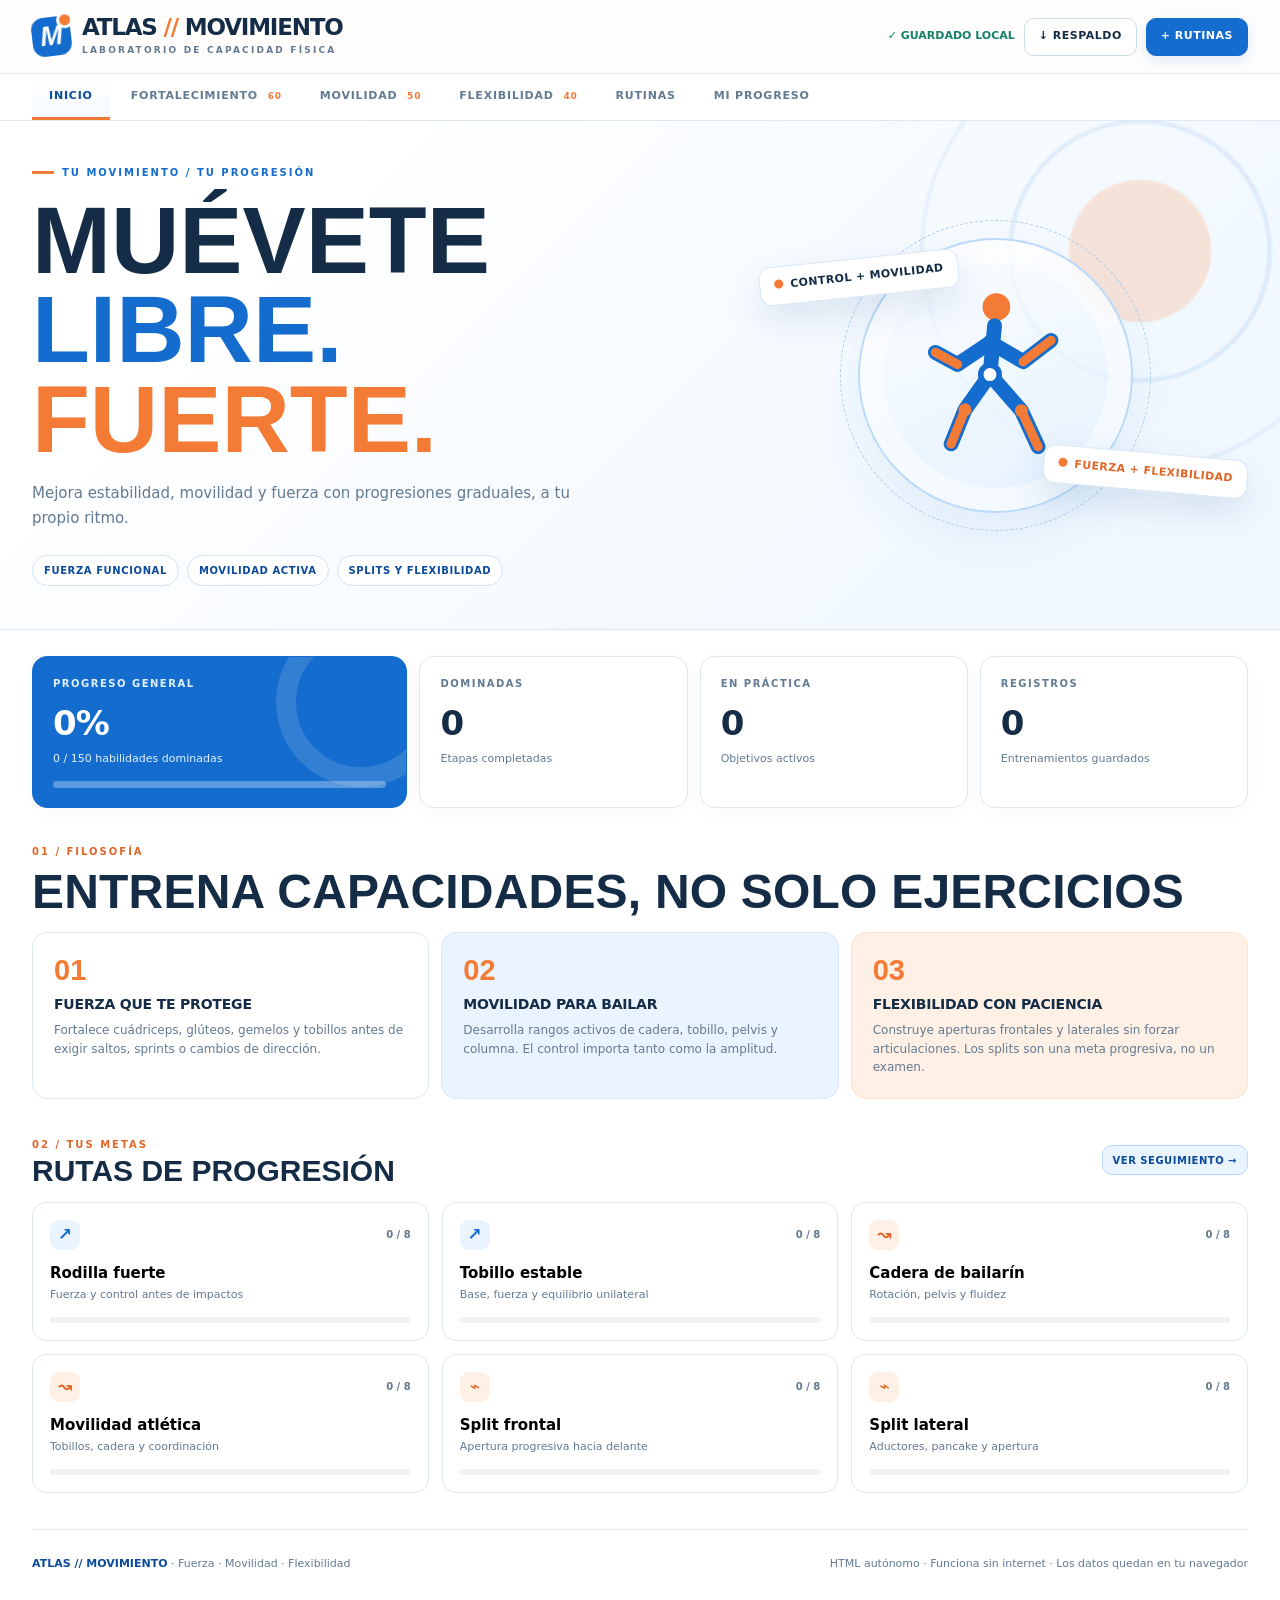
==== ecosistema-personal/apps/atlas-fisioterapia/index.html @ e9ea59ef "Publish personal apps portal v1" ====
<!DOCTYPE html>
<html lang="es">
<head>
<meta charset="UTF-8">
<meta name="viewport" content="width=device-width,initial-scale=1,viewport-fit=cover">
<meta name="theme-color" content="#ffffff">
<meta name="description" content="Laboratorio personal para fortalecer piernas, mejorar movilidad, desarrollar flexibilidad y organizar rutinas.">
<title>ATLAS // Laboratorio de movimiento</title>
<style>
:root{--ink:#142c45;--ink2:#1d3d5c;--muted:#627a92;--blue:#146cce;--blue2:#0a4a9a;--orange:#f47b35;--orange2:#df6626;--paper:#fff;--fog:#f5f8fc;--line:#dde8f2;--line2:#cbdce9;--bluewash:#eaf4ff;--orangewash:#fff0e5;--green:#14816b;--font:system-ui,-apple-system,'Segoe UI',Arial,sans-serif;--head:Impact,'Arial Narrow','Arial Black',sans-serif;}
*{box-sizing:border-box}html{scroll-behavior:smooth}body{margin:0;min-width:320px;color:var(--ink);background:var(--paper);font:14px/1.5 var(--font)}button,input,select,textarea{font:inherit}button{cursor:pointer}button:disabled{opacity:.4;cursor:not-allowed}a{color:var(--blue)}:focus-visible{outline:3px solid var(--orange);outline-offset:3px}::selection{background:#ffd6b8}button{border:0} .hidden,[hidden]{display:none!important} .wrap{width:min(1280px,calc(100% - 64px));margin:0 auto}
.top{height:74px;position:sticky;top:0;z-index:30;background:#fffefdf2;backdrop-filter:blur(15px);border-bottom:1px solid var(--line)}.top-inner{height:100%;display:flex;align-items:center;justify-content:space-between;gap:16px}.brand{display:flex;align-items:center;gap:11px;min-width:0}.mark{height:39px;width:39px;flex-shrink:0;display:grid;place-items:center;border-radius:12px;background:var(--blue);color:white;position:relative;transform:rotate(-7deg);font:bold italic 27px var(--head)}.mark::after{content:'';width:11px;height:11px;position:absolute;right:-4px;top:-4px;background:var(--orange);border:3px solid white;border-radius:50%}.brandname{display:block;font:900 23px/1 var(--font);letter-spacing:-1.2px}.brandname em{color:var(--orange);font-style:normal}.brandsub{display:block;font-size:9px;text-transform:uppercase;color:var(--muted);font-weight:800;letter-spacing:2.2px;margin-top:5px}.top-tools{display:flex;gap:9px;align-items:center}.saved{color:var(--green);font-weight:800;font-size:11px;white-space:nowrap}.btn{min-height:38px;border:1px solid var(--line2);border-radius:10px;background:white;color:var(--ink);padding:9px 14px;font-size:11px;letter-spacing:.5px;font-weight:850;transition:transform .16s,border-color .16s,background .16s}.btn:hover{transform:translateY(-1px);border-color:var(--blue)}.btn.primary{background:var(--blue);color:white;border-color:var(--blue);box-shadow:0 5px 15px #126bca25}.btn.primary:hover{background:var(--blue2)}.btn.orange{background:var(--orange);color:white;border-color:var(--orange)}.btn.light{background:var(--bluewash);border-color:#b9d8fb;color:var(--blue2)}.btn.small{min-height:30px;padding:6px 10px;font-size:10px}.btn.muted{background:transparent;color:var(--muted)}.btn.danger{color:#b23b34;border-color:#f2beb9}.navbar{background:#fff;border-bottom:1px solid var(--line);position:sticky;top:74px;z-index:29}.navtabs{display:flex;overflow-x:auto;scrollbar-width:thin;gap:4px}.navtab{border-bottom:3px solid transparent;background:transparent;padding:14px 17px 12px;color:var(--muted);font-weight:850;font-size:11px;text-transform:uppercase;white-space:nowrap;letter-spacing:.8px}.navtab:hover{color:var(--blue)}.navtab.active{color:var(--blue2);border-bottom-color:var(--orange);background:linear-gradient(#fff,#f5faff)}.navtab .count{font-size:9px;color:var(--orange);margin-left:5px}
.hero{overflow:hidden;border-bottom:1px solid var(--line);background:linear-gradient(135deg,#fff 20%,#f1f8ff 78%);position:relative}.hero::before{content:'';position:absolute;right:-190px;top:-200px;width:660px;height:660px;border-radius:50%;background:radial-gradient(circle,#fca57044 0 15%,transparent 15.5% 27%,#2b7bc91a 27.5% 28%,transparent 28.5% 46%,#146cce10 46.5% 47%,transparent 47.5%)}.hero-in{display:grid;grid-template-columns:1.15fr .85fr;min-height:365px;gap:30px;align-items:center;padding-top:44px;padding-bottom:43px;position:relative}.eyebrow{display:flex;align-items:center;gap:8px;text-transform:uppercase;font-size:10px;font-weight:900;letter-spacing:2px;color:var(--blue)}.eyebrow:before{content:'';width:22px;height:3px;background:var(--orange)}.hero h1{font:900 clamp(54px,7.4vw,110px)/.95 var(--head);letter-spacing:0;text-transform:uppercase;margin:16px 0 16px;color:var(--ink)}.hero h1 .blue{color:var(--blue)}.hero h1 .orange{color:var(--orange)}.hero-lead{font-size:15px;color:var(--muted);max-width:560px;line-height:1.65;margin:0}.hero-tags{display:flex;gap:8px;flex-wrap:wrap;margin-top:24px}.tag{background:white;border:1px solid #d3e4f3;border-radius:25px;padding:7px 11px;color:var(--blue2);font-size:10px;font-weight:900;letter-spacing:.6px;text-transform:uppercase}.hero-art{height:285px;min-width:0;position:relative;display:grid;place-items:center}.orbit{height:275px;width:275px;border:2px solid #bbdafa;border-radius:50%;position:relative;display:grid;place-items:center;background:linear-gradient(160deg,#ffffffbb,#dceeffaa);box-shadow:inset 0 0 0 23px #ffffff80,0 24px 50px #327fc015}.orbit:after{content:'';position:absolute;inset:-20px;border-radius:50%;border:1px dashed #a6caeb}.figure{height:185px;width:185px}.floating{position:absolute;background:white;border:1px solid #d9e8f7;padding:10px 14px;border-radius:12px;box-shadow:0 15px 35px #124f8821;font-size:11px;font-weight:900;letter-spacing:.4px}.floating.a{left:3%;top:25px;transform:rotate(-6deg)}.floating.b{right:0;bottom:27px;transform:rotate(5deg);color:var(--orange2)}.floating i{display:inline-block;width:9px;height:9px;border-radius:50%;background:var(--orange);margin-right:7px}
.dashboard{display:grid;grid-template-columns:1.4fr repeat(3,1fr);gap:12px;margin:26px 0 32px}.stat{background:#fff;border:1px solid var(--line);border-radius:15px;padding:19px 20px;min-height:116px;box-shadow:0 4px 20px #1a589107}.stat.main{background:var(--blue);color:white;border-color:var(--blue);position:relative;overflow:hidden}.stat.main:after{content:'';position:absolute;width:130px;height:130px;right:-40px;top:-40px;border:20px solid #ffffff20;border-radius:50%}.stat .k{font-size:10px;text-transform:uppercase;font-weight:900;letter-spacing:1.5px;display:block;color:var(--muted)}.stat.main .k{color:#e2f1ff}.stat strong{font:850 34px/1.2 var(--font);letter-spacing:-1px;display:block;margin:12px 0 3px}.stat small{font-size:11px;color:var(--muted)}.stat.main small{color:#e2f1ff}.progressbar{height:7px;border-radius:10px;background:#ffffff4d;overflow:hidden;margin-top:13px}.progressbar i{display:block;background:var(--orange);height:100%;width:0;transition:width .2s;border-radius:10px}
.section-top{display:flex;justify-content:space-between;gap:16px;align-items:end;margin-bottom:16px}.kicker{font-weight:900;font-size:10px;letter-spacing:2px;text-transform:uppercase;color:var(--orange2)}.section-top h2{font:900 clamp(30px,4vw,48px)/1.03 var(--head);letter-spacing:.2px;text-transform:uppercase;margin:6px 0 0}.section-top p{color:var(--muted);margin:10px 0 0;max-width:680px}.guide-grid{display:grid;grid-template-columns:repeat(3,1fr);gap:12px;margin-bottom:34px}.guide{padding:21px;border:1px solid var(--line);border-radius:15px;background:#fff}.guide:nth-child(2){background:var(--bluewash);border-color:#d5e8fc}.guide:nth-child(3){background:var(--orangewash);border-color:#ffe0ca}.guide .num{font:900 29px var(--head);color:var(--orange)}.guide h3{font-size:14px;margin:7px 0 6px;letter-spacing:-.2px}.guide p{font-size:12px;color:var(--muted);margin:0;line-height:1.55}
.heading-row{display:flex;align-items:center;justify-content:space-between;gap:12px;margin-bottom:14px}.heading-row h2{font:900 30px var(--head);margin:0}.routes{display:grid;grid-template-columns:repeat(3,1fr);gap:13px;margin-bottom:36px}.route{background:#fff;border:1px solid var(--line);padding:17px;border-radius:14px;text-align:left;min-height:136px;transition:transform .15s,box-shadow .15s}.route:hover{transform:translateY(-2px);box-shadow:0 12px 25px #19548812}.route .route-top{display:flex;align-items:center;justify-content:space-between;gap:9px}.route .ico{display:grid;place-items:center;width:30px;height:30px;border-radius:9px;background:var(--bluewash);color:var(--blue);font-size:17px;font-weight:900}.route.orange .ico{background:var(--orangewash);color:var(--orange2)}.route h3{font-size:15px;margin:12px 0 3px}.route p{font-size:11px;margin:0;color:var(--muted)}.route .track{height:6px;background:#edf2f7;border-radius:10px;overflow:hidden;margin-top:13px}.route .track i{display:block;height:100%;width:0;background:var(--blue);border-radius:10px}.route.orange .track i{background:var(--orange)}.route .fraction{font-size:10px;color:var(--muted);font-weight:850}
.content{padding-bottom:60px}.work-area{scroll-margin-top:147px}.area-head{display:flex;align-items:end;justify-content:space-between;gap:16px;margin-top:13px}.area-head h2{font:900 clamp(38px,5vw,58px)/1 var(--head);margin:8px 0;text-transform:uppercase}.area-head h2 em{color:var(--orange);font-style:normal}.area-head p{color:var(--muted);max-width:760px;font-size:13px;margin:6px 0}.area-count{font-size:10px;font-weight:900;color:var(--blue);letter-spacing:1px;white-space:nowrap}.subhero{border-radius:16px;background:var(--bluewash);border:1px solid #d3e7fa;padding:17px 19px;display:flex;align-items:flex-start;gap:15px;margin:23px 0}.subhero.orange{background:var(--orangewash);border-color:#ffe2d1}.subhero strong{display:block;font-size:13px;color:var(--ink)}.subhero p{margin:3px 0 0;color:var(--ink2);font-size:12px;line-height:1.6}.subhero .symbol{font-size:25px;line-height:1}
.filterbar{display:grid;grid-template-columns:minmax(160px,2fr) repeat(3,minmax(110px,1fr)) auto;gap:9px;margin:21px 0 12px}.input,.select,.textarea{border:1px solid var(--line2);border-radius:10px;background:white;color:var(--ink);padding:10px 12px;min-height:42px;outline:none;width:100%}.input:focus,.select:focus,.textarea:focus{border-color:var(--blue);box-shadow:0 0 0 3px #d9ecff}.input::placeholder{color:#8aa0b3}.filter-meta{display:flex;align-items:center;justify-content:space-between;gap:9px;color:var(--muted);font-size:11px;font-weight:750;margin-bottom:13px}.group-title{display:flex;gap:10px;align-items:center;margin:22px 0 11px}.group-title b{font:900 21px var(--head);color:var(--ink)}.group-title .rule{height:1px;background:var(--line);flex:1}.group-title small{font-size:10px;font-weight:900;color:var(--blue)}
.skill{border:1px solid var(--line);border-radius:12px;background:#fff;margin-bottom:8px;overflow:hidden;transition:border-color .2s}.skill:hover{border-color:#a5cbea}.skill.practica{border-left:3px solid var(--orange)}.skill.dominado{border-left:3px solid var(--green)}.skill-core{display:grid;grid-template-columns:45px minmax(170px,1fr) 94px minmax(105px,.7fr) 136px 40px;align-items:center;gap:12px;padding:14px}.skill-num{font:900 21px var(--head);color:#b2c6d9;text-align:center}.skill-title{min-width:0}.skill-title h3{font-weight:900;font-size:15px;margin:0 0 4px;line-height:1.3}.skill-title p{margin:0;color:var(--muted);font-size:10px;text-transform:uppercase;font-weight:800;letter-spacing:.8px}.level{font-size:10px;color:var(--muted);font-weight:850;white-space:nowrap}.level i{display:block;color:var(--orange);font-style:normal;letter-spacing:1px;font-size:12px;margin-top:3px}.dose{font-size:12px;font-weight:900;color:var(--blue2)}.dose small{display:block;color:var(--muted);font-size:9px;letter-spacing:.9px;text-transform:uppercase;margin-bottom:4px}.skill-status{width:100%;padding:9px 7px;background:var(--fog);color:var(--ink);border:1px solid var(--line2);border-radius:9px;font-weight:800;font-size:11px}.star{background:var(--fog);border:1px solid var(--line);border-radius:10px;color:#9eb4c8;font-size:23px;width:38px;height:38px}.star.on{color:var(--orange);background:var(--orangewash);border-color:#ffd6bb}.detail{border-top:1px solid var(--line);background:#fbfdff}.detail summary{list-style:none;cursor:pointer;padding:10px 17px;font-size:10px;text-transform:uppercase;letter-spacing:1px;font-weight:900;color:var(--blue)}.detail summary::-webkit-details-marker{display:none}.detail summary:after{content:'+';float:right;font-size:16px;line-height:12px}.detail[open] summary:after{content:'−'}.detail-grid{display:grid;grid-template-columns:1.2fr 1fr;gap:20px;padding:15px 18px 19px;border-top:1px solid var(--line)}.smallhead{font-size:10px;color:var(--muted);text-transform:uppercase;letter-spacing:1.1px;font-weight:900;margin-bottom:5px;display:block}.detail p{font-size:12px;line-height:1.6;margin:4px 0 12px}.caution{padding:9px 11px;background:var(--orangewash);border-radius:9px;color:#8d471d;font-size:11px!important}.textarea{min-height:80px;resize:vertical}.log-fields{display:grid;grid-template-columns:1fr 1fr auto;gap:7px;align-items:end;margin-top:10px}.log-fields label{display:block;font-size:10px;color:var(--muted);font-weight:850;margin-bottom:4px}.log-fields .input{min-height:35px;padding:6px 9px}.history{font-size:11px;color:var(--muted);margin-top:12px}.history strong{color:var(--ink)}.exercise-add{margin:20px 0 15px;display:flex;gap:9px;align-items:center;flex-wrap:wrap}.empty{border:1px dashed #abc7de;border-radius:14px;background:#f9fcff;padding:42px 22px;text-align:center;color:var(--muted);font-size:13px}.empty .big{font:900 64px var(--head);color:#bbd7ed}.empty h3{font-size:20px;color:var(--ink);margin:9px 0 6px}
.routines-empty{border:2px dashed #cbdfea;border-radius:20px;background:linear-gradient(135deg,#fff,#f5faff);text-align:center;padding:65px 20px;margin-top:24px}.routines-empty .circle{display:grid;place-items:center;width:70px;height:70px;background:var(--orangewash);color:var(--orange2);border-radius:50%;font-size:35px;margin:auto}.routines-empty h3{font:900 31px var(--head);margin:16px 0 8px}.routines-empty p{max-width:460px;margin:0 auto 22px;color:var(--muted)}.routine-list{margin-top:22px;display:grid;grid-template-columns:repeat(2,1fr);gap:13px}.routine-card{border:1px solid var(--line);border-radius:14px;padding:20px}.routine-card h3{font-size:17px;margin:0 0 4px}.routine-card p{font-size:12px;color:var(--muted);white-space:pre-wrap;min-height:45px}.routine-actions{display:flex;gap:8px;flex-wrap:wrap}.routine-items{display:flex;gap:5px;flex-wrap:wrap;margin:10px 0}.routine-pill{font-size:10px;padding:5px 8px;color:var(--blue2);background:var(--bluewash);border-radius:20px}.routine-add-form{border:1px solid var(--line);border-radius:16px;padding:18px;margin-top:18px;background:#f9fcff}.form-grid{display:grid;grid-template-columns:1fr 1fr;gap:11px}.form-grid .wide{grid-column:1/-1}.form-grid label{display:block;color:var(--muted);font-size:10px;font-weight:900;margin-bottom:5px}.form-actions{display:flex;gap:8px;margin-top:12px}.record-layout{display:grid;grid-template-columns:1fr 1fr;gap:16px;margin-top:24px}.info-panel{background:#fff;border:1px solid var(--line);border-radius:16px;padding:23px}.info-panel h3{margin:0 0 11px;font-size:16px}.info-panel p,.info-panel li{font-size:12px;color:var(--muted);line-height:1.7}.info-panel ul{padding-left:18px}.info-panel li+li{margin-top:7px}.pain-grid{display:grid;grid-template-columns:1fr 1fr;gap:9px}.pain-grid label{font-size:10px;font-weight:850;color:var(--muted);display:block;margin:5px 0}.pain-history{display:flex;flex-direction:column;gap:7px;margin-top:14px}.pain-item{display:flex;justify-content:space-between;gap:9px;align-items:center;border-bottom:1px solid var(--line);padding-bottom:6px;font-size:11px}.pain-item span{color:var(--muted)}.backup-panel{display:flex;gap:9px;flex-wrap:wrap;margin-top:13px}.footer{border-top:1px solid var(--line);padding:26px 0 40px;margin-top:35px;display:flex;gap:10px;align-items:center;justify-content:space-between;color:var(--muted);font-size:11px}.footer b{color:var(--blue2)}.toast{position:fixed;right:18px;bottom:16px;z-index:100;background:var(--ink);color:white;border-radius:12px;padding:12px 16px;box-shadow:0 15px 40px #183c6070;font-size:12px;font-weight:850;opacity:0;pointer-events:none;transform:translateY(10px);transition:.18s}.toast.show{opacity:1;transform:translateY(0)}
@media(max-width:1050px){.hero-in{grid-template-columns:1fr .7fr}.dashboard{grid-template-columns:repeat(2,1fr)}.skill-core{grid-template-columns:35px minmax(150px,1fr) 78px 100px 118px 35px;gap:7px}.skill-title h3{font-size:13px}.routes{grid-template-columns:repeat(2,1fr)}}
@media(max-width:760px){.wrap{width:calc(100% - 30px)}.top{height:64px}.navbar{top:64px}.brandname{font-size:20px}.brand .mark{height:34px;width:34px}.brandsub{font-size:7px}.saved{display:none}.top-tools .btn{padding:7px 10px;font-size:10px;min-height:34px}.navtab{padding:12px 13px 10px;font-size:10px}.hero-in{grid-template-columns:1fr;gap:0;padding-top:33px;padding-bottom:23px;min-height:auto}.hero h1{font-size:clamp(58px,13vw,90px)}.hero-art{height:168px}.orbit{transform:scale(.53)}.floating{font-size:9px}.floating.a{top:22px;left:8%}.floating.b{bottom:17px;right:8%}.hero-lead{font-size:13px}.dashboard{gap:9px;margin:17px 0 28px}.stat{padding:15px;min-height:95px}.stat strong{font-size:27px}.guide-grid{grid-template-columns:1fr;gap:9px}.guide{padding:16px}.guide .num{font-size:22px}.routes{gap:9px}.route{min-height:145px;padding:14px}.route h3{font-size:13px}.filterbar{grid-template-columns:1fr 1fr}.filterbar input{grid-column:1/-1}.filterbar #focus{grid-column:1/-1}.filterbar #fav{grid-column:1/-1}.skill-core{grid-template-columns:27px 1fr 94px;grid-template-areas:'num title star' 'num level status' 'num dose status';gap:4px 7px;padding:11px 9px}.skill-num{grid-area:num;font-size:17px}.skill-title{grid-area:title}.skill-title h3{font-size:13px}.level{grid-area:level}.level i{display:inline;margin-left:5px}.dose{grid-area:dose;font-size:11px}.dose small{display:inline;margin-right:6px}.skill-status{grid-area:status;font-size:9px;padding:7px 4px}.star{grid-area:star;justify-self:end;width:32px;height:30px;font-size:19px}.detail-grid{grid-template-columns:1fr;gap:11px}.log-fields{grid-template-columns:1fr 1fr}.log-fields button{grid-column:1/-1}.routine-list{grid-template-columns:1fr}.record-layout{grid-template-columns:1fr}.section-top h2{font-size:32px}.work-area{scroll-margin-top:125px}}
@media(max-width:400px){.routes{grid-template-columns:1fr 1fr}.hero h1{font-size:52px}.brandname{font-size:17px}.top-tools .btn:first-child{display:none}.skill-title p{font-size:9px}.stat strong{font-size:24px}}@media(prefers-reduced-motion:reduce){html{scroll-behavior:auto}*{transition:none!important}}
</style>
</head>
<body>
<header class="top"><div class="wrap top-inner"><div class="brand"><div class="mark" aria-hidden="true">M</div><div><span class="brandname">ATLAS <em>//</em> MOVIMIENTO</span><span class="brandsub">LABORATORIO DE CAPACIDAD FÍSICA</span></div></div><div class="top-tools"><span class="saved" id="save-label">✓ GUARDADO LOCAL</span><button class="btn" type="button" id="export-top">↓ RESPALDO</button><button class="btn primary" type="button" id="go-routines">+ RUTINAS</button></div></div></header>
<div class="navbar"><nav class="wrap navtabs" id="tabs" aria-label="Secciones"><button class="navtab active" data-tab="inicio">INICIO</button><button class="navtab" data-tab="fuerza">FORTALECIMIENTO <span class="count">60</span></button><button class="navtab" data-tab="movilidad">MOVILIDAD <span class="count">50</span></button><button class="navtab" data-tab="flexibilidad">FLEXIBILIDAD <span class="count">40</span></button><button class="navtab" data-tab="rutinas">RUTINAS</button><button class="navtab" data-tab="seguimiento">MI PROGRESO</button></nav></div>
<section class="hero" id="hero-section"><div class="wrap hero-in"><div><div class="eyebrow">TU MOVIMIENTO / TU PROGRESIÓN</div><h1>MUÉVETE<br><span class="blue">LIBRE.</span><span class="orange"> FUERTE.</span></h1><p class="hero-lead">Mejora estabilidad, movilidad y fuerza con progresiones graduales, a tu propio ritmo.</p><div class="hero-tags"><span class="tag">Fuerza funcional</span><span class="tag">Movilidad activa</span><span class="tag">Splits y flexibilidad</span></div></div><div class="hero-art" aria-hidden="true"><div class="orbit"><svg class="figure" viewBox="0 0 200 200" fill="none" xmlns="http://www.w3.org/2000/svg"><circle cx="101" cy="26" r="15" fill="#f47b35"/><path d="M99 46L94 99M95 64L59 88L35 75M94 64L130 85L160 62M94 99L67 137L52 174M94 99L128 138L146 177" stroke="#146cce" stroke-width="16" stroke-linecap="round" stroke-linejoin="round"/><path d="M59 88L35 75M130 85L160 62M67 137L52 174M128 138L146 177" stroke="#f47b35" stroke-width="10" stroke-linecap="round"/><circle cx="94" cy="99" r="10" fill="#fff" stroke="#146cce" stroke-width="6"/><circle cx="67" cy="137" r="7" fill="#f47b35"/><circle cx="128" cy="138" r="7" fill="#f47b35"/></svg></div><span class="floating a"><i></i>CONTROL + MOVILIDAD</span><span class="floating b"><i></i>FUERZA + FLEXIBILIDAD</span></div></div></section>
<main class="wrap"><section class="dashboard" aria-label="Estadísticas"><div class="stat main"><span class="k">PROGRESO GENERAL</span><strong id="pct">0%</strong><small id="done-total">0 habilidades dominadas</small><div class="progressbar"><i id="prog"></i></div></div><div class="stat"><span class="k">DOMINADAS</span><strong id="done">0</strong><small>Etapas completadas</small></div><div class="stat"><span class="k">EN PRÁCTICA</span><strong id="learning">0</strong><small>Objetivos activos</small></div><div class="stat"><span class="k">REGISTROS</span><strong id="logs">0</strong><small>Entrenamientos guardados</small></div></section>
<section id="home-body"><div class="section-top"><div><span class="kicker">01 / FILOSOFÍA</span><h2>ENTRENA CAPACIDADES, NO SOLO EJERCICIOS</h2></div></div><div class="guide-grid"><div class="guide"><span class="num">01</span><h3>FUERZA QUE TE PROTEGE</h3><p>Fortalece cuádriceps, glúteos, gemelos y tobillos antes de exigir saltos, sprints o cambios de dirección.</p></div><div class="guide"><span class="num">02</span><h3>MOVILIDAD PARA BAILAR</h3><p>Desarrolla rangos activos de cadera, tobillo, pelvis y columna. El control importa tanto como la amplitud.</p></div><div class="guide"><span class="num">03</span><h3>FLEXIBILIDAD CON PACIENCIA</h3><p>Construye aperturas frontales y laterales sin forzar articulaciones. Los splits son una meta progresiva, no un examen.</p></div></div><div class="heading-row"><div><span class="kicker">02 / TUS METAS</span><h2>RUTAS DE PROGRESIÓN</h2></div><button class="btn small light" type="button" data-go="seguimiento">VER SEGUIMIENTO →</button></div><div class="routes" id="routes"></div></section>
<section id="training" class="work-area" hidden><div class="area-head"><div><span class="kicker" id="section-code">CATÁLOGO / 01</span><h2 id="section-title">FORTALECIMIENTO</h2><p id="section-desc"></p></div><div class="area-count" id="section-count"></div></div><div class="subhero" id="section-notice"><span class="symbol">✳</span><div><strong id="notice-title"></strong><p id="notice-text"></p></div></div><div class="filterbar"><input id="search" class="input" type="search" placeholder="Buscar ejercicio, nombre o grupo..." aria-label="Buscar ejercicios"><select class="select" id="focus" aria-label="Filtrar grupo"><option value="all">TODOS LOS GRUPOS</option></select><select class="select" id="level" aria-label="Filtrar dificultad"><option value="all">TODOS LOS NIVELES</option><option value="1">01 · INICIAL</option><option value="2">02 · BASE</option><option value="3">03 · PROGRESIVO</option><option value="4">04 · AVANZADO</option><option value="5">05 · OBJETIVO</option></select><select class="select" id="status-filter" aria-label="Filtrar estado"><option value="all">TODOS LOS ESTADOS</option><option value="pendiente">PENDIENTES</option><option value="practica">EN PRÁCTICA</option><option value="dominado">DOMINADOS</option></select><button class="btn" id="fav" type="button" aria-pressed="false">☆ FAVORITOS</button></div><div class="filter-meta"><span id="result-count">0 ejercicios</span><button type="button" class="btn small muted" id="clear-filters">LIMPIAR FILTROS</button></div><div id="exercise-list"></div><div class="exercise-add"><button class="btn light" id="add-exercise">+ AÑADIR EJERCICIO PERSONAL</button><span style="color:var(--muted);font-size:11px">Puedes ampliar el catálogo cuando descubramos nuevas progresiones.</span></div></section>
<section id="routines-section" class="work-area" hidden><div class="area-head"><div><span class="kicker">04 / PLANIFICACIÓN</span><h2>RUTINAS <em>PERSONALES</em></h2><p>Esta sección empieza completamente vacía. Más adelante podremos construir aquí tus días, bloques, series, descansos y progresiones.</p></div></div><div id="routine-empty" class="routines-empty"><div class="circle">＋</div><h3>TU ESPACIO, SIN RUTINAS TODAVÍA</h3><p>Cuando quieras, crea tu primera rutina en blanco. Nada está predeterminado: la llenaremos según tu avance y tus objetivos.</p><button class="btn primary" id="first-routine">+ CREAR PRIMERA RUTINA</button></div><div id="routine-list" class="routine-list"></div><div class="exercise-add"><button class="btn light" id="another-routine">+ NUEVA RUTINA</button></div><form id="routine-form" class="routine-add-form" hidden><h3 id="routine-form-heading" style="margin:0 0 15px">NUEVA RUTINA</h3><div class="form-grid"><div><label for="routine-name">NOMBRE</label><input class="input" id="routine-name" required maxlength="80" placeholder="Ej.: Movilidad para bailar"></div><div><label for="routine-days">DÍAS / FRECUENCIA</label><input class="input" id="routine-days" maxlength="90" placeholder="Ej.: Lunes y jueves"></div><div class="wide"><label for="routine-notes">ESTRUCTURA Y EJERCICIOS (OPCIONAL)</label><textarea class="textarea" id="routine-notes" rows="5" placeholder="Queda en blanco hasta que quieras planificar..."></textarea></div></div><div class="form-actions"><button class="btn primary" type="submit">GUARDAR RUTINA</button><button class="btn" type="button" id="cancel-routine">CANCELAR</button></div></form></section>
<section id="tracking-section" class="work-area" hidden><div class="area-head"><div><span class="kicker">05 / SEGUIMIENTO</span><h2>TU CUERPO, <em>CON DATOS</em></h2><p>Observa la evolución de tus habilidades y registra cómo responde tu cuerpo. Los datos se quedan en este navegador.</p></div></div><div class="record-layout"><div class="info-panel"><h3>REGISTRO DE SÍNTOMAS</h3><p>Si haces ejercicio con molestias, registra el dolor durante la sesión y cómo se encuentra la rodilla al día siguiente. No equivale a un diagnóstico.</p><div class="pain-grid"><div><label for="pain-day">FECHA</label><input class="input" id="pain-day" type="date"></div><div><label for="pain-area">ZONA</label><select class="select" id="pain-area"><option>Rodilla izquierda</option><option>Rodilla derecha</option><option>Tobillo izquierdo</option><option>Tobillo derecho</option><option>Otra zona</option></select></div><div><label for="pain-during">DOLOR DURANTE (0–10)</label><input class="input" id="pain-during" type="number" min="0" max="10" step="1" value="0"></div><div><label for="pain-after">AL DÍA SIGUIENTE (OPCIONAL)</label><input class="input" id="pain-after" type="number" min="0" max="10" step="1" placeholder="Añadir después"></div></div><label for="pain-notes" class="smallhead" style="margin-top:12px">CONTEXTO / ACTIVIDAD</label><textarea class="textarea" id="pain-notes" placeholder="Ej.: baloncesto, gimnasio, caminata..." rows="2"></textarea><button class="btn primary" id="pain-save" type="button" style="margin-top:10px">+ GUARDAR REGISTRO</button><div class="pain-history" id="pain-history"></div></div><div class="info-panel"><h3>REGLAS PARA AVANZAR</h3><ul><li>Si hay dolor persistente, busca una valoración profesional para identificar su causa.</li><li>Progresar con técnica, control y tolerancia; no por cumplir una fecha.</li><li>Como referencia conservadora, molestias leves durante ciertos ejercicios pueden ser tolerables si no aumentan ni persisten al día siguiente; el umbral debe individualizarse.</li><li>Si aparece hinchazón, bloqueo, fallos de rodilla o dolor creciente, busca valoración profesional. Urgencias si no puedes apoyar o hay enrojecimiento y fiebre.</li><li>Los saltos, sprints y cambios bruscos de dirección corresponden a una fase posterior.</li><li>La anatomía individual influye en los splits: no fuerces la apertura completa.</li></ul><h3 style="margin-top:21px">TUS DATOS</h3><p>El progreso y las rutinas se guardan localmente. Descarga respaldos periódicos: borrar los datos del navegador puede eliminarlos.</p><div class="backup-panel"><button type="button" class="btn light" id="backup-btn">↓ EXPORTAR RESPALDO JSON</button><button type="button" class="btn" id="restore-btn">↑ IMPORTAR RESPALDO</button><button type="button" class="btn" id="csv-btn">↓ EXPORTAR CSV</button><input type="file" id="restore-input" hidden accept=".json,application/json"></div></div></div></section>
<footer class="footer"><span><b>ATLAS // MOVIMIENTO</b> · Fuerza · Movilidad · Flexibilidad</span><span>HTML autónomo · Funciona sin internet · Los datos quedan en tu navegador</span></footer></main>
<div class="toast" id="toast" role="status" aria-live="polite"></div>
<script>
const DATA=[{"id":"F001","section":"fuerza","group":"Movilidad y activación","name":"Dorsiflexión activa sentado","level":1,"dose":"2×12/lado","tip":"Levanta la punta del pie sin despegar el talón.","caution":"Hazlo sin dolor punzante.","index":1},{"id":"F002","section":"fuerza","group":"Movilidad y activación","name":"Flexión plantar activa sentado","level":1,"dose":"2×12/lado","tip":"Empuja lentamente la punta del pie hacia abajo.","caution":"No fuerces el tobillo.","index":2},{"id":"F003","section":"fuerza","group":"Movilidad y activación","name":"Inversión y eversión activa","level":1,"dose":"2×10/lado","tip":"Gira la planta hacia dentro y fuera sin mover toda la pierna.","caution":"Mantén el recorrido cómodo.","index":3},{"id":"F004","section":"fuerza","group":"Movilidad y activación","name":"Knee-to-Wall Ankle Mobility","level":1,"dose":"2×8/lado","tip":"Acerca la rodilla a una pared con el talón apoyado.","caution":"No levantes el talón ni fuerces la rodilla.","index":4},{"id":"F005","section":"fuerza","group":"Movilidad y activación","name":"Extensión activa de rodilla sentado","level":1,"dose":"2×10/lado","tip":"Estira lentamente una pierna sentado y regresa.","caution":"Trabaja en amplitud tolerada.","index":5},{"id":"F006","section":"fuerza","group":"Movilidad y activación","name":"Quadriceps Set","level":1,"dose":"3×20 s/lado","tip":"Contrae el cuádriceps con la pierna extendida.","caution":"No contengas la respiración.","index":6},{"id":"F007","section":"fuerza","group":"Movilidad y activación","name":"Straight Leg Raise","level":1,"dose":"2×10/lado","tip":"Eleva una pierna recta tumbado boca arriba.","caution":"Evita arquear la zona lumbar.","index":7},{"id":"F008","section":"fuerza","group":"Movilidad y activación","name":"Isometric Heel Dig","level":1,"dose":"3×15 s/lado","tip":"Presiona el talón contra el suelo activando isquiotibiales.","caution":"Mantén la pelvis quieta.","index":8},{"id":"F009","section":"fuerza","group":"Movilidad y activación","name":"Heel Slide","level":1,"dose":"2×12/lado","tip":"Desliza el talón hacia el cuerpo y vuelve a estirarlo.","caution":"No fuerces la flexión.","index":9},{"id":"F010","section":"fuerza","group":"Movilidad y activación","name":"Standing Weight Shift","level":1,"dose":"2×45 s","tip":"Transfiere el peso entre ambas piernas sin perder alineación.","caution":"Utiliza apoyo si tienes inestabilidad.","index":10},{"id":"F011","section":"fuerza","group":"Pies y tobillos","name":"Short Foot Exercise","level":1,"dose":"3×8/lado","tip":"Acorta suavemente el pie elevando su arco, sin encoger los dedos.","caution":"No agarres el suelo con los dedos.","index":11},{"id":"F012","section":"fuerza","group":"Pies y tobillos","name":"Big Toe Lift","level":1,"dose":"2×12/lado","tip":"Eleva solo el dedo gordo manteniendo los demás apoyados.","caution":"Evita calambres.","index":12},{"id":"F013","section":"fuerza","group":"Pies y tobillos","name":"Four-Toe Lift","level":1,"dose":"2×12/lado","tip":"Levanta los cuatro dedos pequeños sin despegar el gordo.","caution":"No fuerces separación dolorosa.","index":13},{"id":"F014","section":"fuerza","group":"Pies y tobillos","name":"Towel Scrunches","level":1,"dose":"2×45 s","tip":"Recoge suavemente una toalla usando los dedos del pie.","caution":"Evita fatiga excesiva del arco.","index":14},{"id":"F015","section":"fuerza","group":"Pies y tobillos","name":"Banded Ankle Eversion","level":2,"dose":"2×12/lado","tip":"Lleva el pie hacia fuera contra la resistencia de una banda.","caution":"Controla el regreso sin rebotes.","index":15},{"id":"F016","section":"fuerza","group":"Pies y tobillos","name":"Banded Ankle Inversion","level":2,"dose":"2×12/lado","tip":"Lleva el pie hacia dentro contra una banda elástica.","caution":"Evita girar toda la pierna.","index":16},{"id":"F017","section":"fuerza","group":"Pies y tobillos","name":"Banded Dorsiflexion","level":2,"dose":"2×12/lado","tip":"Lleva los dedos hacia la tibia contra resistencia.","caution":"Mantén el recorrido lento.","index":17},{"id":"F018","section":"fuerza","group":"Pies y tobillos","name":"Banded Plantarflexion","level":2,"dose":"2×12/lado","tip":"Empuja el antepié contra una banda como si pisaras un pedal.","caution":"No compenses con la cadera.","index":18},{"id":"F019","section":"fuerza","group":"Pies y tobillos","name":"Double-Leg Calf Raise","level":2,"dose":"2×12","tip":"Sube y baja ambos talones con rodillas casi extendidas.","caution":"Evita rebotes si hay dolor tendinoso.","index":19},{"id":"F020","section":"fuerza","group":"Pies y tobillos","name":"Bent-Knee Double Calf Raise","level":2,"dose":"2×12","tip":"Eleva los talones con rodillas flexionadas para enfatizar el sóleo.","caution":"Apóyate para no perder equilibrio.","index":20},{"id":"F021","section":"fuerza","group":"Equilibrio y propiocepción","name":"Supported Single-Leg Balance","level":1,"dose":"3×20 s/lado","tip":"Sostén el equilibrio sobre una pierna con un apoyo cercano.","caution":"Mantén algo firme a tu alcance.","index":21},{"id":"F022","section":"fuerza","group":"Equilibrio y propiocepción","name":"Single-Leg Balance","level":2,"dose":"3×25 s/lado","tip":"Equilíbrate sin sujetarte y mantén la pelvis nivelada.","caution":"No bloquees la rodilla.","index":22},{"id":"F023","section":"fuerza","group":"Equilibrio y propiocepción","name":"Single-Leg Balance with Head Turns","level":2,"dose":"3×20 s/lado","tip":"Gira la cabeza suavemente mientras permaneces sobre un pie.","caution":"Hazlo cerca de una pared.","index":23},{"id":"F024","section":"fuerza","group":"Equilibrio y propiocepción","name":"Star Excursion Balance","level":3,"dose":"2×5 alcances/lado","tip":"Alcanza distintas direcciones con el pie libre sin perder control.","caution":"Evita hundimiento de rodilla.","index":24},{"id":"F025","section":"fuerza","group":"Equilibrio y propiocepción","name":"Foam Single-Leg Balance","level":3,"dose":"3×20 s/lado","tip":"Equilíbrate sobre espuma con un apoyo seguro a mano.","caution":"No practicar sobre superficies inseguras.","index":25},{"id":"F026","section":"fuerza","group":"Equilibrio y propiocepción","name":"Single-Leg Calf Raise","level":3,"dose":"3×8/lado","tip":"Levanta el talón con una sola pierna de forma lenta.","caution":"Reduce volumen si el tendón reacciona.","index":26},{"id":"F027","section":"fuerza","group":"Equilibrio y propiocepción","name":"Bent-Knee Single-Leg Calf Raise","level":3,"dose":"3×8/lado","tip":"Eleva el talón sobre una pierna con rodilla algo flexionada.","caution":"Utiliza apoyo estable.","index":27},{"id":"F028","section":"fuerza","group":"Equilibrio y propiocepción","name":"Eccentric Calf Raise","level":3,"dose":"2×8/lado","tip":"Sube con ambos pies y baja lentamente con uno.","caution":"No usar como protocolo genérico de dolor de Aquiles.","index":28},{"id":"F029","section":"fuerza","group":"Equilibrio y propiocepción","name":"Heel Walk","level":2,"dose":"3×10 pasos","tip":"Avanza sobre los talones manteniendo los dedos elevados.","caution":"Camina sobre suelo estable.","index":29},{"id":"F030","section":"fuerza","group":"Equilibrio y propiocepción","name":"Toe Walk","level":2,"dose":"3×10 pasos","tip":"Avanza suavemente sobre las puntas de los pies.","caution":"Evita si desencadena dolor.","index":30},{"id":"F031","section":"fuerza","group":"Cadera y cadena posterior","name":"Double-Leg Glute Bridge","level":1,"dose":"2×12","tip":"Eleva la pelvis empujando con ambos pies.","caution":"No hiperextiendas la espalda.","index":31},{"id":"F032","section":"fuerza","group":"Cadera y cadena posterior","name":"Long-Lever Glute Bridge","level":2,"dose":"2×10","tip":"Aleja los pies del cuerpo para aumentar trabajo posterior.","caution":"No lo lleves a calambres persistentes.","index":32},{"id":"F033","section":"fuerza","group":"Cadera y cadena posterior","name":"Hamstring Bridge Walkout","level":3,"dose":"2×6","tip":"Desde un puente, aleja los pies en pequeños pasos y regresa.","caution":"Detente si pierdes control lumbar.","index":33},{"id":"F034","section":"fuerza","group":"Cadera y cadena posterior","name":"Clamshell","level":1,"dose":"2×12/lado","tip":"Abre la rodilla superior acostado de lado y pies juntos.","caution":"No gires la pelvis.","index":34},{"id":"F035","section":"fuerza","group":"Cadera y cadena posterior","name":"Side-Lying Hip Abduction","level":1,"dose":"2×12/lado","tip":"Eleva lentamente la pierna superior acostado de lado.","caution":"No balancees el tronco.","index":35},{"id":"F036","section":"fuerza","group":"Cadera y cadena posterior","name":"Side-Lying Hip Adduction","level":1,"dose":"2×12/lado","tip":"Eleva la pierna inferior para trabajar aductores.","caution":"Usa amplitud cómoda.","index":36},{"id":"F037","section":"fuerza","group":"Cadera y cadena posterior","name":"Lateral Band Walk","level":2,"dose":"2×10 pasos","tip":"Camina lateralmente con una banda manteniendo control de cadera.","caution":"No dejes que las rodillas colapsen.","index":37},{"id":"F038","section":"fuerza","group":"Cadera y cadena posterior","name":"Standing Hip Hike","level":2,"dose":"2×10/lado","tip":"Eleva y baja un lado de la pelvis sobre una pierna de apoyo.","caution":"Movimiento pequeño y lento.","index":38},{"id":"F039","section":"fuerza","group":"Cadera y cadena posterior","name":"Supported Single-Leg Hip Hinge","level":2,"dose":"2×8/lado","tip":"Lleva la cadera atrás sobre una pierna con apoyo de mano.","caution":"Evita girar la pelvis.","index":39},{"id":"F040","section":"fuerza","group":"Cadera y cadena posterior","name":"Sliding Hamstring Curl","level":4,"dose":"2×6","tip":"Flexiona las rodillas deslizando los talones desde un puente.","caution":"Aplázalo si hay dolor o poca fuerza.","index":40},{"id":"F041","section":"fuerza","group":"Cuádriceps y rodilla","name":"High-Chair Sit-to-Stand","level":1,"dose":"2×8","tip":"Levántate de una silla alta y siéntate lento.","caution":"Ajusta altura si duele.","index":41},{"id":"F042","section":"fuerza","group":"Cuádriceps y rodilla","name":"High Box Squat","level":2,"dose":"2×8","tip":"Desciende hasta tocar un banco elevado con control.","caution":"No fuerces profundidad.","index":42},{"id":"F043","section":"fuerza","group":"Cuádriceps y rodilla","name":"Partial Wall Sit","level":2,"dose":"3×20 s","tip":"Sostén una sentadilla poco profunda contra la pared.","caution":"Evita si produce dolor importante.","index":43},{"id":"F044","section":"fuerza","group":"Cuádriceps y rodilla","name":"Spanish Squat Isometric","level":3,"dose":"3×20 s","tip":"Sostén sentadilla con banda fuerte detrás de rodillas y anclaje seguro.","caution":"Requiere montaje estable y tolerancia clínica.","index":44},{"id":"F045","section":"fuerza","group":"Cuádriceps y rodilla","name":"Terminal Knee Extension","level":1,"dose":"2×12/lado","tip":"Extiende los últimos grados de rodilla contra una banda.","caution":"Sin hiperextender violentamente.","index":45},{"id":"F046","section":"fuerza","group":"Cuádriceps y rodilla","name":"Low Step-Up","level":2,"dose":"2×8/lado","tip":"Sube un escalón bajo empujando con la pierna de apoyo.","caution":"No uses altura que genere dolor.","index":46},{"id":"F047","section":"fuerza","group":"Cuádriceps y rodilla","name":"Low Step-Down","level":3,"dose":"2×8/lado","tip":"Desciende lentamente desde un escalón controlando la rodilla.","caution":"Comienza con escalón muy bajo.","index":47},{"id":"F048","section":"fuerza","group":"Cuádriceps y rodilla","name":"Shallow Split Squat Isometric","level":2,"dose":"3×15 s/lado","tip":"Mantén una zancada corta y poco profunda.","caution":"Evita cargar si genera respuesta tardía.","index":48},{"id":"F049","section":"fuerza","group":"Cuádriceps y rodilla","name":"Assisted Single-Leg Sit-to-Stand","level":3,"dose":"2×6/lado","tip":"Levántate de una silla alta principalmente con una pierna.","caution":"Usa manos como asistencia.","index":49},{"id":"F050","section":"fuerza","group":"Cuádriceps y rodilla","name":"Single-Leg Decline Squat","level":5,"dose":"2×6/lado","tip":"Sentadilla lenta a una pierna sobre superficie inclinada.","caution":"Solo en fase avanzada y si procede por diagnóstico.","index":50},{"id":"F051","section":"fuerza","group":"Impacto y retorno deportivo","name":"A-March","level":3,"dose":"3×15 m","tip":"Marcha técnica elevando rodillas y coordinando brazos.","caution":"Empieza a baja velocidad.","index":51},{"id":"F052","section":"fuerza","group":"Impacto y retorno deportivo","name":"Low Step-Off Landing","level":3,"dose":"2×5","tip":"Desciende de una plataforma baja y estabiliza la recepción.","caution":"Solo si controlas aterrizajes.","index":52},{"id":"F053","section":"fuerza","group":"Impacto y retorno deportivo","name":"Low Jump and Stick","level":3,"dose":"2×5","tip":"Salta poco y mantén el aterrizaje estable.","caution":"No iniciar con dolor reactivo.","index":53},{"id":"F054","section":"fuerza","group":"Impacto y retorno deportivo","name":"Double-Leg Pogo Jumps","level":4,"dose":"2×12","tip":"Pequeños rebotes rápidos sobre ambos pies.","caution":"Exigen tolerancia de tendón.","index":54},{"id":"F055","section":"fuerza","group":"Impacto y retorno deportivo","name":"Two-Foot Lateral Line Hops","level":4,"dose":"2×10","tip":"Salta lateralmente una línea con ambos pies.","caution":"Mantén volumen bajo al empezar.","index":55},{"id":"F056","section":"fuerza","group":"Impacto y retorno deportivo","name":"Single-Leg Pogo Jumps","level":5,"dose":"2×8/lado","tip":"Rebotes rápidos de poca altura sobre un pie.","caution":"Solo después de suficiente fuerza y control.","index":56},{"id":"F057","section":"fuerza","group":"Impacto y retorno deportivo","name":"Single-Leg Hop and Stick","level":5,"dose":"2×5/lado","tip":"Salta sobre un pie y estabiliza la llegada.","caution":"Solo en retorno deportivo.","index":57},{"id":"F058","section":"fuerza","group":"Impacto y retorno deportivo","name":"Skater Bounds","level":5,"dose":"2×6/lado","tip":"Salta lateralmente entre piernas con recepción controlada.","caution":"No forzar distancia ni velocidad.","index":58},{"id":"F059","section":"fuerza","group":"Impacto y retorno deportivo","name":"Short Acceleration Drills","level":4,"dose":"4×8 m","tip":"Aceleraciones cortas con aumento gradual de intensidad.","caution":"Evita sprints máximos al principio.","index":59},{"id":"F060","section":"fuerza","group":"Impacto y retorno deportivo","name":"Deceleration and Cutting Drills","level":5,"dose":"3×4 cambios","tip":"Frena y cambia de dirección de forma gradual.","caution":"Exigen preparación para deporte.","index":60},{"id":"M001","section":"movilidad","group":"Tobillos y pies","name":"Círculos activos de tobillo","level":1,"dose":"2×8/sentido","tip":"Recorre círculos lentos sin mover la rodilla.","caution":"Sin rebotes ni dolor.","index":1},{"id":"M002","section":"movilidad","group":"Tobillos y pies","name":"Knee-to-wall progresivo","level":1,"dose":"2×8/lado","tip":"Busca dorsiflexión controlada sin despegar el talón.","caution":"La rodilla sigue el pie.","index":2},{"id":"M003","section":"movilidad","group":"Tobillos y pies","name":"Dorsiflexión con rodilla flexionada","level":2,"dose":"2×10/lado","tip":"Avanza la tibia sobre el pie con rodilla doblada.","caution":"No colapses el arco.","index":3},{"id":"M004","section":"movilidad","group":"Tobillos y pies","name":"Pronación y supinación del pie","level":2,"dose":"2×10/lado","tip":"Alterna cambios suaves de arco y apoyo.","caution":"No fuerces el borde del pie.","index":4},{"id":"M005","section":"movilidad","group":"Tobillos y pies","name":"Trípode plantar consciente","level":1,"dose":"3×20 s/lado","tip":"Distribuye presión entre talón, base del dedo gordo y quinto dedo.","caution":"Evita agarrotar los dedos.","index":5},{"id":"M006","section":"movilidad","group":"Tobillos y pies","name":"Rocking de tobillo en sentadilla asistida","level":2,"dose":"2×8","tip":"En sentadilla con apoyo, desplaza peso ligeramente hacia adelante.","caution":"No fuerces profundidad si duele la rodilla.","index":6},{"id":"M007","section":"movilidad","group":"Tobillos y pies","name":"Elevación controlada de talón en zancada","level":2,"dose":"2×10/lado","tip":"Moviliza el tobillo durante una zancada corta asistida.","caution":"Controla la rodilla.","index":7},{"id":"M008","section":"movilidad","group":"Tobillos y pies","name":"Alcances de tobillo en apoyo unilateral","level":3,"dose":"2×6/lado","tip":"Alcanza el suelo frente a ti sin perder apoyo completo.","caution":"Usa pared como asistencia.","index":8},{"id":"M009","section":"movilidad","group":"Caderas y pelvis","name":"Hip CARs asistidos","level":2,"dose":"2×4/lado","tip":"Dibuja círculos lentos con la cadera usando un apoyo.","caution":"No compenses con la cintura.","index":9},{"id":"M010","section":"movilidad","group":"Caderas y pelvis","name":"90/90 Switches apoyados","level":1,"dose":"2×8","tip":"Alterna rodillas entre ambos lados sentado con las manos en el suelo.","caution":"Reduce rango si duele rodilla.","index":10},{"id":"M011","section":"movilidad","group":"Caderas y pelvis","name":"90/90 Switches sin manos","level":3,"dose":"2×8","tip":"Cambia las piernas en 90/90 sin apoyo de manos.","caution":"Evita torsión de rodilla.","index":11},{"id":"M012","section":"movilidad","group":"Caderas y pelvis","name":"90/90 Forward Fold activo","level":2,"dose":"2×6/lado","tip":"Inclina el torso sobre la pierna delantera mediante la cadera.","caution":"No fuerces la articulación.","index":12},{"id":"M013","section":"movilidad","group":"Caderas y pelvis","name":"Rotación interna activa en 90/90","level":3,"dose":"2×8/lado","tip":"Despega el tobillo posterior manteniendo posición de 90/90.","caution":"Muévete sin dolor en la rodilla.","index":13},{"id":"M014","section":"movilidad","group":"Caderas y pelvis","name":"Rotación externa activa sentado","level":2,"dose":"2×8/lado","tip":"Eleva el tobillo o la rodilla suavemente en rotación externa.","caution":"No gires la tibia a la fuerza.","index":14},{"id":"M015","section":"movilidad","group":"Caderas y pelvis","name":"Fire Hydrant controlado","level":2,"dose":"2×10/lado","tip":"Abre la cadera en cuadrupedia manteniendo pelvis quieta.","caution":"Evita arquear la espalda.","index":15},{"id":"M016","section":"movilidad","group":"Caderas y pelvis","name":"Marcha de flexión de cadera","level":1,"dose":"2×12/lado","tip":"Eleva alternativamente rodillas hasta una altura controlable.","caution":"Mantén el tronco estable.","index":16},{"id":"M017","section":"movilidad","group":"Caderas y pelvis","name":"Hip Airplane asistido","level":4,"dose":"2×5/lado","tip":"Rota la pelvis sobre una pierna apoyándote con la mano.","caution":"Ejercicio de equilibrio exigente.","index":17},{"id":"M018","section":"movilidad","group":"Caderas y pelvis","name":"Adductor Rockback","level":1,"dose":"2×10/lado","tip":"Desde cuadrupedia con una pierna lateral, desplaza cadera atrás.","caution":"Usa acolchado bajo rodilla.","index":18},{"id":"M019","section":"movilidad","group":"Caderas y pelvis","name":"Cossack poco profunda","level":3,"dose":"2×6/lado","tip":"Desplázate lateralmente en sentadilla sin exigir apertura máxima.","caution":"Evita dolor de rodilla.","index":19},{"id":"M020","section":"movilidad","group":"Caderas y pelvis","name":"Shinbox Get-Up asistido","level":4,"dose":"2×5/lado","tip":"Sube desde 90/90 a arrodillado mediante caderas.","caution":"Necesita rodillas cómodas.","index":20},{"id":"M021","section":"movilidad","group":"Columna y caja torácica","name":"Cat-Cow segmentado","level":1,"dose":"2×8","tip":"Alterna flexión y extensión vertebral suave en cuadrupedia.","caution":"Sin forzar cuello ni lumbar.","index":21},{"id":"M022","section":"movilidad","group":"Columna y caja torácica","name":"Pelvic Tilts en suelo","level":1,"dose":"2×12","tip":"Alterna retroversión y anteversión pélvica acostado.","caution":"Movimiento controlado.","index":22},{"id":"M023","section":"movilidad","group":"Columna y caja torácica","name":"Open Book torácico","level":1,"dose":"2×8/lado","tip":"Rota la parte alta del tronco acostado de lado.","caution":"No arrastres pelvis.","index":23},{"id":"M024","section":"movilidad","group":"Columna y caja torácica","name":"Thread the Needle","level":2,"dose":"2×8/lado","tip":"Rota el tronco pasando un brazo debajo del otro.","caution":"Mantén apoyo estable.","index":24},{"id":"M025","section":"movilidad","group":"Columna y caja torácica","name":"Rotación torácica en zancada","level":2,"dose":"2×8/lado","tip":"Gira el pecho en posición de zancada con rodilla apoyada.","caution":"Usa acolchado.","index":25},{"id":"M026","section":"movilidad","group":"Columna y caja torácica","name":"Segmentación de columna de pie","level":2,"dose":"2×6","tip":"Desciende lentamente vértebra por vértebra hasta rango cómodo.","caution":"No forzar flexión lumbar si duele.","index":26},{"id":"M027","section":"movilidad","group":"Columna y caja torácica","name":"Bisagra de cadera con pared","level":1,"dose":"2×10","tip":"Lleva los glúteos atrás hacia una pared sin redondear en exceso.","caution":"Controla apoyo de pies.","index":27},{"id":"M028","section":"movilidad","group":"Columna y caja torácica","name":"Extensión torácica en apoyo","level":2,"dose":"2×8","tip":"Abre el pecho apoyando antebrazos sobre banco estable.","caution":"No colapses la lumbar.","index":28},{"id":"M029","section":"movilidad","group":"Columna y caja torácica","name":"Rotación torácica de pie en ritmo","level":3,"dose":"2×45 s","tip":"Practica giros de torso con pelvis estable y progresiva coordinación.","caution":"Evita torsiones bruscas.","index":29},{"id":"M030","section":"movilidad","group":"Hombros y torso","name":"Shoulder CARs asistidos","level":2,"dose":"2×5/lado","tip":"Dibuja círculos lentos de hombro con brazo extendido.","caution":"Trabaja rango libre de dolor.","index":30},{"id":"M031","section":"movilidad","group":"Hombros y torso","name":"Wall Slides","level":1,"dose":"2×10","tip":"Desliza los brazos sobre una pared manteniendo costillas controladas.","caution":"No fuerces el arco lumbar.","index":31},{"id":"M032","section":"movilidad","group":"Hombros y torso","name":"Círculos escapulares","level":1,"dose":"2×10","tip":"Mueve las escápulas sin elevar innecesariamente los hombros.","caution":"Evita tensión cervical.","index":32},{"id":"M033","section":"movilidad","group":"Hombros y torso","name":"Pasadas con banda amplia","level":2,"dose":"2×8","tip":"Recorre un arco de hombros con una banda o palo y agarre ancho.","caution":"No pasar por dolor.","index":33},{"id":"M034","section":"movilidad","group":"Hombros y torso","name":"Alcances sobre cabeza","level":1,"dose":"2×10","tip":"Eleva ambos brazos sobre la cabeza con abdomen activo.","caution":"No compensar arqueando la cintura.","index":34},{"id":"M035","section":"movilidad","group":"Hombros y torso","name":"Movilidad de muñecas en cuadrupedia","level":1,"dose":"2×30 s","tip":"Carga progresivamente hacia delante y atrás.","caution":"No forzar extensión dolorosa.","index":35},{"id":"M036","section":"movilidad","group":"Hombros y torso","name":"Círculos de codos y antebrazos","level":1,"dose":"2×10","tip":"Combina pronación-supinación y flexión suave.","caution":"Sin hiperextender.","index":36},{"id":"M037","section":"movilidad","group":"Control para baile y deporte","name":"Círculos pélvicos","level":1,"dose":"2×45 s","tip":"Dibuja círculos con la pelvis manteniendo hombros tranquilos.","caution":"Movimiento pequeño al inicio.","index":37},{"id":"M038","section":"movilidad","group":"Control para baile y deporte","name":"Ochos de cadera","level":2,"dose":"2×45 s","tip":"Traza un ocho horizontal o vertical con la cadera.","caution":"No fuerces la lumbar.","index":38},{"id":"M039","section":"movilidad","group":"Control para baile y deporte","name":"Aislamientos laterales de cadera","level":2,"dose":"2×30 s","tip":"Desplaza la pelvis a un lado y otro sin inclinar el tronco.","caution":"Controla apoyo del pie.","index":39},{"id":"M040","section":"movilidad","group":"Control para baile y deporte","name":"Cambios de peso laterales","level":1,"dose":"2×45 s","tip":"Transfiere peso a ritmo con una ligera flexión de rodilla.","caution":"Sin dolor de rodilla.","index":40},{"id":"M041","section":"movilidad","group":"Control para baile y deporte","name":"Zancada lateral dinámica corta","level":2,"dose":"2×8/lado","tip":"Cambia el peso lateralmente con poco recorrido.","caution":"Progresar profundidad según síntomas.","index":41},{"id":"M042","section":"movilidad","group":"Control para baile y deporte","name":"Leg Swings adelante-atrás","level":2,"dose":"2×10/lado","tip":"Balancea una pierna con apoyo manteniendo pelvis estable.","caution":"No forzar patadas altas.","index":42},{"id":"M043","section":"movilidad","group":"Control para baile y deporte","name":"Leg Swings laterales","level":2,"dose":"2×10/lado","tip":"Balancea una pierna a los lados con torso firme.","caution":"No irritar aductores.","index":43},{"id":"M044","section":"movilidad","group":"Control para baile y deporte","name":"Patada frontal lenta controlada","level":3,"dose":"2×6/lado","tip":"Eleva la pierna sin impulso buscando control activo.","caution":"Altura secundaria a la técnica.","index":44},{"id":"M045","section":"movilidad","group":"Control para baile y deporte","name":"Bisagra a equilibrio unilateral","level":3,"dose":"2×6/lado","tip":"Pasa de postura erguida a bisagra sobre una pierna y regresa.","caution":"Usa asistencia si la necesitas.","index":45},{"id":"M046","section":"movilidad","group":"Control para baile y deporte","name":"Lunge + rotación torácica","level":3,"dose":"2×6/lado","tip":"Coordina zancada cómoda y rotación de torso.","caution":"No forzar la rodilla.","index":46},{"id":"M047","section":"movilidad","group":"Control para baile y deporte","name":"Pivotes suaves de pies","level":2,"dose":"2×45 s","tip":"Practica giros cortos sobre antepié con pasos controlados.","caution":"Evita torsión con pie clavado.","index":47},{"id":"M048","section":"movilidad","group":"Control para baile y deporte","name":"Flujo sentadilla–bisagra–alcance","level":3,"dose":"2×5 secuencias","tip":"Alterna sentadilla parcial, bisagra y alcance superior.","caution":"Solo en rango tolerado.","index":48},{"id":"M049","section":"movilidad","group":"Control para baile y deporte","name":"Aislamiento de pecho y costillas","level":2,"dose":"2×45 s","tip":"Mueve el tórax adelante-atrás y lateralmente sin arrastrar pelvis.","caution":"Evita molestias de espalda.","index":49},{"id":"M050","section":"movilidad","group":"Control para baile y deporte","name":"Rotación de cadera en apoyo activo","level":3,"dose":"2×6/lado","tip":"Levanta una rodilla y rota la cadera controlando tronco.","caution":"Evita torsión brusca.","index":50},{"id":"X001","section":"flexibilidad","group":"Cadena posterior","name":"Estiramiento de gemelo rodilla recta","level":1,"dose":"2×25 s/lado","tip":"Apoya manos en pared y adelanta el peso sin despegar talón.","caution":"Sin rebotes.","index":1},{"id":"X002","section":"flexibilidad","group":"Cadena posterior","name":"Estiramiento de sóleo rodilla flexionada","level":1,"dose":"2×25 s/lado","tip":"Flexiona la rodilla con talón apoyado hasta notar tensión de pantorrilla.","caution":"No forzar tobillo doloroso.","index":2},{"id":"X003","section":"flexibilidad","group":"Cadena posterior","name":"Isquiotibiales tumbado con banda","level":1,"dose":"2×25 s/lado","tip":"Eleva una pierna con ayuda de una banda sin doblar demasiado la espalda.","caution":"Evita hormigueos o dolor nervioso.","index":3},{"id":"X004","section":"flexibilidad","group":"Cadena posterior","name":"Pike sentado cómodo","level":1,"dose":"2×25 s","tip":"Inclínate desde la cadera sobre ambas piernas extendidas o suavemente flexionadas.","caution":"No rebotes hacia los pies.","index":4},{"id":"X005","section":"flexibilidad","group":"Cadena posterior","name":"Bisagra de pie con rodillas suaves","level":2,"dose":"2×8","tip":"Lleva la cadera atrás y siente tensión posterior moderada.","caution":"No redondees forzadamente la lumbar.","index":5},{"id":"X006","section":"flexibilidad","group":"Cadena posterior","name":"Half Split sobre rodilla","level":2,"dose":"2×25 s/lado","tip":"Desde posición arrodillada extiende una pierna al frente e inclínate desde cadera.","caution":"Acolcha rodilla posterior.","index":6},{"id":"X007","section":"flexibilidad","group":"Cadena posterior","name":"Elevación activa de pierna recta","level":3,"dose":"2×8/lado","tip":"Eleva lentamente la pierna recta desde supino sin ayuda.","caution":"No sacrifiques pelvis estable.","index":7},{"id":"X008","section":"flexibilidad","group":"Cadena posterior","name":"Pike profundo activo","level":4,"dose":"3×20 s","tip":"Mantén un pliegue hacia delante con activación y amplitud ganada gradualmente.","caution":"Sin dolor de espalda o ciático.","index":8},{"id":"X009","section":"flexibilidad","group":"Aductores y split lateral","name":"Mariposa tumbado","level":1,"dose":"2×30 s","tip":"Abre suavemente rodillas acostado con las plantas de los pies juntas.","caution":"Apoya muslos si hay tensión intensa.","index":9},{"id":"X010","section":"flexibilidad","group":"Aductores y split lateral","name":"Mariposa sentada erguida","level":1,"dose":"2×30 s","tip":"Sienta pelvis erguida y abre rodillas sin empujarlas.","caution":"No presiones las rodillas.","index":10},{"id":"X011","section":"flexibilidad","group":"Aductores y split lateral","name":"Adductor Rockback estiramiento","level":1,"dose":"2×8/lado","tip":"Retrocede la cadera con una pierna extendida a un costado.","caution":"Sin molestias en rodilla.","index":11},{"id":"X012","section":"flexibilidad","group":"Aductores y split lateral","name":"Apertura lateral de pie con apoyo","level":2,"dose":"2×25 s","tip":"Separa los pies moderadamente sosteniéndote en una estructura.","caution":"Distribuye peso.","index":12},{"id":"X013","section":"flexibilidad","group":"Aductores y split lateral","name":"Straddle sentado suave","level":2,"dose":"2×30 s","tip":"Siéntate con piernas separadas en un rango estable.","caution":"No fuerces el ángulo.","index":13},{"id":"X014","section":"flexibilidad","group":"Aductores y split lateral","name":"Pancake con bisagra de cadera","level":3,"dose":"2×25 s","tip":"Inclina el torso hacia delante entre las piernas manteniendo pelvis controlada.","caution":"No flexiones lumbar con dolor.","index":14},{"id":"X015","section":"flexibilidad","group":"Aductores y split lateral","name":"Cossack hold asistido","level":3,"dose":"2×20 s/lado","tip":"Mantén sentadilla lateral moderada con ayuda de las manos.","caution":"Evita sobrecargar rodilla.","index":15},{"id":"X016","section":"flexibilidad","group":"Aductores y split lateral","name":"Frog Stretch inicial","level":2,"dose":"2×20 s","tip":"Separa rodillas en cuadrupedia y lleva cadera atrás suavemente.","caution":"Protege rodillas con colchoneta.","index":16},{"id":"X017","section":"flexibilidad","group":"Aductores y split lateral","name":"Frog Stretch progresivo","level":3,"dose":"2×30 s","tip":"Amplía gradualmente la apertura manteniendo el abdomen activo.","caution":"No buscar dolor en ingles.","index":17},{"id":"X018","section":"flexibilidad","group":"Aductores y split lateral","name":"Wall Straddle Hold","level":3,"dose":"2×30 s","tip":"Tumbado frente a pared permite apertura gradual por gravedad.","caution":"No bajar con fuerza.","index":18},{"id":"X019","section":"flexibilidad","group":"Aductores y split lateral","name":"Middle Split parcial con bloques","level":4,"dose":"3×20 s","tip":"Prueba apertura lateral parcial con manos en bloques o apoyos estables.","caution":"No fuerces profundidad por orgullo.","index":19},{"id":"X020","section":"flexibilidad","group":"Aductores y split lateral","name":"Middle Split asistido","level":5,"dose":"3×20 s","tip":"Trabaja apertura lateral cerca de tu máximo cómodo con apoyos.","caution":"La anatomía puede limitar el split total.","index":20},{"id":"X021","section":"flexibilidad","group":"Flexores de cadera y split frontal","name":"Flexor de cadera arrodillado","level":1,"dose":"2×25 s/lado","tip":"En media rodilla lleva la pelvis a retroversión antes de avanzar.","caution":"Acolcha rodilla.","index":21},{"id":"X022","section":"flexibilidad","group":"Flexores de cadera y split frontal","name":"Estiramiento de cuádriceps tumbado lateral","level":1,"dose":"2×25 s/lado","tip":"Atrae el talón hacia glúteo acostado de lado.","caution":"Evita dolor anterior de rodilla.","index":22},{"id":"X023","section":"flexibilidad","group":"Flexores de cadera y split frontal","name":"Low Lunge asistido","level":2,"dose":"2×25 s/lado","tip":"Adopta una zancada profunda con manos apoyadas.","caution":"Ajusta la zancada si duele.","index":23},{"id":"X024","section":"flexibilidad","group":"Flexores de cadera y split frontal","name":"Half Split con pelvis cuadrada","level":2,"dose":"2×25 s/lado","tip":"Extiende pierna delantera y mantén caderas orientadas al frente.","caution":"No rebotes.","index":24},{"id":"X025","section":"flexibilidad","group":"Flexores de cadera y split frontal","name":"Flexor de cadera con elevación de brazo","level":2,"dose":"2×25 s/lado","tip":"Suma un alcance del brazo del lado retrasado a la zancada.","caution":"Evita arquear la lumbar.","index":25},{"id":"X026","section":"flexibilidad","group":"Flexores de cadera y split frontal","name":"Couch Stretch moderado","level":3,"dose":"2×20 s/lado","tip":"Apoya la espinilla posterior cerca de pared o banco con control.","caution":"Puede irritar rodilla: no forzar.","index":26},{"id":"X027","section":"flexibilidad","group":"Flexores de cadera y split frontal","name":"Lunge amplio con caderas alineadas","level":3,"dose":"2×25 s/lado","tip":"Alarga la zancada manteniendo la pelvis estable.","caution":"Usa bloques.","index":27},{"id":"X028","section":"flexibilidad","group":"Flexores de cadera y split frontal","name":"Front Split con bloques altos","level":4,"dose":"3×20 s/lado","tip":"Desliza ambos pies en línea con las manos sobre apoyos elevados.","caution":"No caer por gravedad.","index":28},{"id":"X029","section":"flexibilidad","group":"Flexores de cadera y split frontal","name":"Front Split parcial activo","level":4,"dose":"3×20 s/lado","tip":"Mantén una apertura frontal parcial con piernas activas.","caution":"Retrocede si hay dolor tendinoso.","index":29},{"id":"X030","section":"flexibilidad","group":"Flexores de cadera y split frontal","name":"Front Split profundo asistido","level":5,"dose":"3×20 s/lado","tip":"Acércate a una apertura frontal mayor con apoyos firmes.","caution":"El split completo no es obligatorio ni universal.","index":30},{"id":"X031","section":"flexibilidad","group":"Flexibilidad global para danza","name":"Figura cuatro de glúteos","level":1,"dose":"2×25 s/lado","tip":"Cruza un tobillo sobre la rodilla contraria estando tumbado.","caution":"Evita presión sobre rodilla.","index":31},{"id":"X032","section":"flexibilidad","group":"Flexibilidad global para danza","name":"Estiramiento de dorsal en apoyo","level":1,"dose":"2×25 s","tip":"Lleva el pecho suavemente abajo con manos apoyadas en banco.","caution":"No comprimas lumbar.","index":32},{"id":"X033","section":"flexibilidad","group":"Flexibilidad global para danza","name":"Pectoral en marco de puerta","level":1,"dose":"2×25 s/lado","tip":"Abre el pecho apoyando el antebrazo con el hombro cómodo.","caution":"Evita estirar ante dolor de hombro.","index":33},{"id":"X034","section":"flexibilidad","group":"Flexibilidad global para danza","name":"Child's Pose con brazos extendidos","level":1,"dose":"2×30 s","tip":"Relaja el tronco hacia atrás con brazos largos.","caution":"Acolcha rodillas; omítelo si irrita.","index":34},{"id":"X035","section":"flexibilidad","group":"Flexibilidad global para danza","name":"Rotación torácica mantenida","level":2,"dose":"2×25 s/lado","tip":"Mantén una apertura torácica cómoda sobre el costado.","caution":"No arrastres pelvis.","index":35},{"id":"X036","section":"flexibilidad","group":"Flexibilidad global para danza","name":"Glúteo profundo asistido","level":2,"dose":"2×25 s/lado","tip":"En supino atrae una pierna cruzada hacia el torso.","caution":"No tires del pie en torsión.","index":36},{"id":"X037","section":"flexibilidad","group":"Flexibilidad global para danza","name":"Preparación de puente en pared","level":3,"dose":"2×6","tip":"Explora extensión de hombro y columna usando una pared.","caution":"No forzar zona lumbar.","index":37},{"id":"X038","section":"flexibilidad","group":"Flexibilidad global para danza","name":"Puente asistido de brazos","level":4,"dose":"3×15 s","tip":"Sostén puente parcial con manos y pies, usando apoyo si procede.","caution":"Requiere preparación y ausencia de dolor.","index":38},{"id":"X039","section":"flexibilidad","group":"Flexibilidad global para danza","name":"Arabesque hold asistido","level":3,"dose":"3×15 s/lado","tip":"Eleva una pierna atrás con tronco estable y apoyo de mano.","caution":"No compenses con hiperlordosis.","index":39},{"id":"X040","section":"flexibilidad","group":"Flexibilidad global para danza","name":"Extensión de pierna alta controlada","level":4,"dose":"3×10 s/lado","tip":"Sostén una pierna elevada con rango activo para danza.","caution":"No forzar apertura ni altura.","index":40}];
const ROUTES=[{"title":"Rodilla fuerte","subtitle":"Fuerza y control antes de impactos","key":"fuerza","accent":"blue","ids":["F006","F041","F031","F046","F047","F049","F053","F057"]},{"title":"Tobillo estable","subtitle":"Base, fuerza y equilibrio unilateral","key":"fuerza","accent":"blue","ids":["F011","F015","F019","F021","F022","F026","F024","F028"]},{"title":"Cadera de bailarín","subtitle":"Rotación, pelvis y fluidez","key":"movilidad","accent":"orange","ids":["M010","M009","M011","M042","M043","M044","M047","M048"]},{"title":"Movilidad atlética","subtitle":"Tobillos, cadera y coordinación","key":"movilidad","accent":"orange","ids":["M001","M002","M005","M008","M013","M021","M046","M050"]},{"title":"Split frontal","subtitle":"Apertura progresiva hacia delante","key":"flexibilidad","accent":"orange","ids":["X003","X017","X021","X024","X025","X026","X028","X030"]},{"title":"Split lateral","subtitle":"Aductores, pancake y apertura","key":"flexibilidad","accent":"orange","ids":["X009","X010","X012","X013","X014","X016","X018","X020"]}];
const LABELS={inicio:'Inicio',fuerza:'Fortalecimiento',movilidad:'Movilidad',flexibilidad:'Flexibilidad',rutinas:'Rutinas',seguimiento:'Mi progreso'};
const DESCS={fuerza:'60 ejercicios de piernas: movilidad inicial, pies, tobillos, cadera, cuádriceps, estabilidad y retorno deportivo.',movilidad:'50 movimientos activos para explorar rango controlado, fluidez de caderas, columna, tobillos y coordinación de baile.',flexibilidad:'40 movimientos desde estiramientos básicos hasta rutas hacia el split frontal, split lateral y amplitud para danza.'};
const NOTICES={fuerza:['LA FUERZA VA ANTES QUE EL IMPACTO','Con molestias recurrentes de rodilla no conviene saltar directamente a sprints y pliometría. Estos 60 ejercicios son un catálogo para seleccionar, no una rutina completa.'],movilidad:['MOVILIDAD = RANGO QUE PUEDES CONTROLAR','Primero controla un rango pequeño. Después amplíalo gradualmente; prioriza cadera, tobillos, pelvis y columna para bailar y hacer deporte.'],flexibilidad:['LA APERTURA NO SE FUERZA','Los splits necesitan tiempo, fuerza en rangos amplios y recuperación. No estires un tejido lesionado agresivamente ni persigas dolor; cada anatomía tiene límites.']};
const STORAGE='atlas-movimiento-v1';
const $=id=>document.getElementById(id);
const esc=s=>String(s??'').replace(/[&<>"']/g,c=>({'&':'&amp;','<':'&lt;','>':'&gt;','"':'&quot;',"'":'&#39;'}[c]));
let state={active:'inicio',progress:{},custom:[],routines:[],pain:[]};
try{const saved=JSON.parse(localStorage.getItem(STORAGE)||'null');if(saved && typeof saved==='object'){state={...state,...saved};if(!Array.isArray(state.routines))state.routines=[];if(!Array.isArray(state.pain))state.pain=[];if(!Array.isArray(state.custom))state.custom=[];if(!state.progress||typeof state.progress!=='object')state.progress={};}}catch(e){}
if(!LABELS[state.active])state.active='inicio';
let showFav=false,editingRoutine=null,routeActive=null,toastTimer;
function save(){try{localStorage.setItem(STORAGE,JSON.stringify(state));$('save-label').textContent='✓ GUARDADO LOCAL';}catch(e){$('save-label').textContent='⚠ EXPORTA RESPALDO';}}
function progress(id){return state.progress[id]||(state.progress[id]={status:'pendiente',fav:false,note:'',videoUrl:'',history:[]});}
function all(){return [...DATA,...state.custom]}
function byId(id){return all().find(e=>e.id===id)}
function toast(msg){const e=$('toast');e.textContent=msg;e.classList.add('show');clearTimeout(toastTimer);toastTimer=setTimeout(()=>e.classList.remove('show'),2800)}
function download(name,content,mime){const blob=new Blob([content],{type:mime});const u=URL.createObjectURL(blob);const a=document.createElement('a');a.href=u;a.download=name;document.body.appendChild(a);a.click();a.remove();setTimeout(()=>URL.revokeObjectURL(u),1000)}
function exportJson(){download('atlas-movimiento-respaldo.json',JSON.stringify({app:'atlas-movimiento',version:1,exported:new Date().toISOString(),state},null,2),'application/json;charset=utf-8');toast('Respaldo descargado')}
function exportCsv(){const fields=['id','seccion','grupo','nombre','nivel','objetivo','estado','favorito','nota','registros'];const quote=v=>'"'+String(v??'').replace(/"/g,'""')+'"';const rows=all().map(e=>{const p=progress(e.id);return [e.id,e.section,e.group,e.name,e.level,e.dose,p.status,p.fav?'Sí':'No',p.note,(p.history||[]).length]});download('atlas-ejercicios.csv','\ufeff'+[fields,...rows].map(r=>r.map(quote).join(',')).join('\r\n'),'text/csv;charset=utf-8');toast('CSV descargado')}
async function restore(file){try{const obj=JSON.parse(await file.text());if(obj.app!=='atlas-movimiento'||!obj.state||typeof obj.state!=='object'||!Array.isArray(obj.state.routines)||!Array.isArray(obj.state.custom)||!Array.isArray(obj.state.pain)||typeof obj.state.progress!=='object'||obj.state.progress===null)throw Error('Formato no válido');if(!confirm('¿Reemplazar el progreso actual por este respaldo?'))return;state={...state,...obj.state};if(!LABELS[state.active])state.active='inicio';showFav=false;save();switchTab(state.active);toast('Respaldo importado');}catch(e){toast('Archivo de respaldo no válido')}}
function metrics(){const arr=all(),completed=arr.filter(x=>progress(x.id).status==='dominado').length,learning=arr.filter(x=>progress(x.id).status==='practica').length,logs=arr.reduce((n,x)=>n+(progress(x.id).history||[]).length,0);const pct=Math.round((completed+learning*.5)/Math.max(arr.length,1)*100);$('pct').textContent=pct+'%';$('done-total').textContent=completed+' / '+arr.length+' habilidades dominadas';$('prog').style.width=pct+'%';$('done').textContent=completed;$('learning').textContent=learning;$('logs').textContent=logs;}
function routeCards(){const node=$('routes');node.innerHTML=ROUTES.map((r,i)=>{const done=r.ids.filter(id=>progress(id).status==='dominado').length,pct=Math.round(done/r.ids.length*100);return `<button class="route ${r.accent==='orange'?'orange':''}" type="button" data-route="${i}"><div class="route-top"><span class="ico">${r.key==='fuerza'?'↗':r.key==='movilidad'?'↝':'⌁'}</span><span class="fraction">${done} / ${r.ids.length}</span></div><h3>${esc(r.title)}</h3><p>${esc(r.subtitle)}</p><div class="track"><i style="width:${pct}%"></i></div></button>`}).join('')}
function populateFocus(){const cat=state.active;const groups=[...new Set(all().filter(e=>e.section===cat).map(e=>e.group))];$('focus').innerHTML='<option value="all">TODOS LOS GRUPOS</option>'+groups.map(x=>`<option value="${esc(x)}">${esc(x.toUpperCase())}</option>`).join('');$('focus').value='all'}
function switchTab(tab,keepRoute=false){if(!keepRoute)routeActive=null;state.active=tab;document.querySelectorAll('[data-tab]').forEach(el=>{el.classList.toggle('active',el.dataset.tab===tab);if(el.classList.contains('navtab'))el.setAttribute('aria-current',el.dataset.tab===tab?'page':'false')});$('hero-section').hidden=tab!=='inicio';$('home-body').hidden=tab!=='inicio';$('training').hidden=!['fuerza','movilidad','flexibilidad'].includes(tab);$('routines-section').hidden=tab!=='rutinas';$('tracking-section').hidden=tab!=='seguimiento';if(['fuerza','movilidad','flexibilidad'].includes(tab)){const no={fuerza:1,movilidad:2,flexibilidad:3}[tab];$('section-code').textContent='CATÁLOGO / 0'+no;$('section-title').innerHTML=tab==='flexibilidad'?'FLEXIBILIDAD <em>Y SPLITS</em>':tab==='movilidad'?'MOVILIDAD <em>ACTIVA</em>':'FORTALECIMIENTO <em>DE PIERNAS</em>';$('section-desc').textContent=DESCS[tab];$('section-count').textContent=all().filter(x=>x.section===tab).length+' EJERCICIOS';$('section-notice').classList.toggle('orange',tab==='flexibilidad');$('notice-title').textContent=routeActive?'RUTA · '+routeActive.title.toUpperCase():NOTICES[tab][0];$('notice-text').textContent=routeActive?'Ejercicios de esta ruta ordenados por hitos orientativos. No avances por completar una casilla: prioriza fuerza, control y tolerancia.':NOTICES[tab][1];$('search').value='';$('level').value='all';$('status-filter').value='all';showFav=false;$('fav').textContent='☆ FAVORITOS';$('fav').setAttribute('aria-pressed','false');populateFocus();renderCatalog();}else if(tab==='rutinas')renderRoutines();else if(tab==='seguimiento')renderPain();else routeCards();metrics();save();window.scrollTo({top:0,behavior:'instant'});}
function levelDots(n){return '<i>'+Array.from({length:5},(_,i)=>i<n?'◆':'◇').join('')+'</i>'}
function statusLabel(x){return({pendiente:'○ PENDIENTE',practica:'◐ EN PRÁCTICA',dominado:'✓ DOMINADO'})[x]||'○ PENDIENTE'}
function renderCatalog(){const open=new Set([...document.querySelectorAll('.skill details[open]')].map(x=>x.closest('.skill').dataset.id));const term=$('search').value.trim().toLocaleLowerCase('es'),lev=$('level').value,st=$('status-filter').value,group=$('focus').value;let arr=all().filter(e=>e.section===state.active).filter(e=>(!routeActive||routeActive.ids.includes(e.id))).filter(e=>(group==='all'||e.group===group)&&(lev==='all'||Number(lev)===e.level)&&(st==='all'||progress(e.id).status===st)&&(!showFav||progress(e.id).fav)&&(`${e.name} ${e.group} ${e.tip}`.toLocaleLowerCase('es').includes(term)));if(routeActive)arr.sort((a,b)=>routeActive.ids.indexOf(a.id)-routeActive.ids.indexOf(b.id));$('result-count').textContent=arr.length+' EJERCICIOS VISIBLES'+(routeActive?' · RUTA '+routeActive.title.toUpperCase():'');const groups=[...new Set(arr.map(e=>e.group))];$('exercise-list').innerHTML=groups.length?groups.map(g=>{const items=arr.filter(x=>x.group===g);return `<div class="group-title"><b>${esc(g)}</b><span class="rule"></span><small>${items.length} EJERCICIOS</small></div>`+items.map(e=>skillHtml(e,open.has(e.id))).join('')}).join(''):'<div class="empty">No hay ejercicios para estos filtros. Prueba otra búsqueda.</div>';}
function skillHtml(e,opened){const p=progress(e.id);const log=(p.history||[]).slice(-3).reverse().map(x=>`<strong>${esc(x.value)}</strong> · ${esc(x.unit||'reps')} · ${new Date(x.date).toLocaleDateString('es-CO')}${x.pain!==''&&x.pain!=null?' · dolor '+esc(x.pain)+'/10':''}`).join('<br>');return `<article class="skill ${esc(p.status)}" data-id="${esc(e.id)}"><div class="skill-core"><div class="skill-num">${String(e.index).padStart(2,'0')}</div><div class="skill-title"><h3>${esc(e.name)}</h3><p>${esc(e.group)}</p></div><div class="level">NIVEL ${e.level}${levelDots(e.level)}</div><div class="dose"><small>REFERENCIA</small>${esc(e.dose)}</div><select class="skill-status" data-id="${esc(e.id)}" data-field="status" aria-label="Estado de ${esc(e.name)}">${['pendiente','practica','dominado'].map(s=>`<option value="${s}" ${p.status===s?'selected':''}>${statusLabel(s)}</option>`).join('')}</select><button class="star ${p.fav?'on':''}" type="button" data-action="fav" data-id="${esc(e.id)}" aria-label="Favorito" title="Favorito">${p.fav?'★':'☆'}</button></div><details class="detail" ${opened?'open':''}><summary>TÉCNICA · REGISTRO · OBSERVACIONES</summary><div class="detail-grid"><div><span class="smallhead">CÓMO HACERLO</span><p>${esc(e.tip)}</p><p class="caution"><strong>Precaución:</strong> ${esc(e.caution)}</p><span class="smallhead">NOTAS PERSONALES</span><textarea class="textarea" data-field="note" data-id="${esc(e.id)}" placeholder="Técnica, sensación, progresión, cambios...">${esc(p.note||'')}</textarea><span class="smallhead" style="margin-top:12px">VIDEO DE REFERENCIA</span><div style="display:flex;gap:7px;flex-wrap:wrap"><input class="input" type="url" data-field="videoUrl" data-id="${esc(e.id)}" placeholder="Pega un enlace a YouTube u otro video" value="${esc(p.videoUrl||'')}" style="flex:1;min-width:170px"><button class="btn light small" type="button" data-action="video" data-id="${esc(e.id)}">VER VIDEO ↗</button></div></div><div><span class="smallhead">AÑADE UN REGISTRO</span><div class="log-fields"><div><label>VALOR</label><input class="input" type="number" min="0" step="0.1" data-field="value" data-id="${esc(e.id)}" placeholder="Ej.: 12"></div><div><label>DOLOR 0–10 (OPC.)</label><input class="input" type="number" min="0" max="10" step="1" data-field="pain" data-id="${esc(e.id)}" placeholder="—"></div><button class="btn small primary" type="button" data-action="log" data-id="${esc(e.id)}">+ REGISTRAR</button></div><div style="display:flex;gap:8px;align-items:center;margin-top:10px"><span class="smallhead" style="margin:0">UNIDAD:</span><select class="select" data-unit="${esc(e.id)}" style="max-width:150px;min-height:32px;padding:5px"><option value="reps">REPETICIONES</option><option value="s">SEGUNDOS</option><option value="cm">CENTÍMETROS</option><option value="°">GRADOS</option></select></div><div class="history">${log?'<span class="smallhead">ÚLTIMOS REGISTROS</span>'+log:'Aún no hay registros de este ejercicio.'}</div>${e.personal?`<button type="button" class="btn small danger" data-action="delete" data-id="${esc(e.id)}" style="margin-top:12px">ELIMINAR PERSONAL</button>`:''}</div></div></details></article>`}
function renderRoutines(){const list=$('routine-list');$('routine-empty').hidden=state.routines.length>0;$('another-routine').hidden=state.routines.length===0;list.innerHTML=state.routines.map(r=>`<article class="routine-card"><div class="kicker">RUTINA PERSONAL</div><h3>${esc(r.name)}</h3><small style="color:var(--blue);font-weight:800">${esc(r.days||'Sin frecuencia definida')}</small><p>${esc(r.notes||'Sin ejercicios añadidos todavía.')}</p><div class="routine-actions"><button class="btn small light" type="button" data-routine-action="edit" data-id="${esc(r.id)}">EDITAR</button><button class="btn small danger" type="button" data-routine-action="delete" data-id="${esc(r.id)}">ELIMINAR</button></div></article>`).join('')}
function openRoutine(id){editingRoutine=id||null;const r=id?state.routines.find(x=>x.id===id):null;$('routine-form-heading').textContent=r?'EDITAR RUTINA':'NUEVA RUTINA';$('routine-name').value=r?.name||'';$('routine-days').value=r?.days||'';$('routine-notes').value=r?.notes||'';$('routine-form').hidden=false;$('routine-form').scrollIntoView({behavior:'smooth',block:'center'});$('routine-name').focus()}
function closeRoutine(){$('routine-form').hidden=true;editingRoutine=null}
function renderPain(){const arr=[...state.pain].reverse().slice(0,8);$('pain-history').innerHTML=arr.length?'<span class="smallhead">ÚLTIMOS REGISTROS</span>'+arr.map(p=>`<div class="pain-item"><div><strong>${esc(p.area)}</strong> · ${esc(p.day)}<br><span>${esc(p.note||'Sin observación')}</span></div><div><b>${esc(p.during)}/10</b> · día +1 <b>${p.after===''?'pendiente':esc(p.after)+'/10'}</b>${p.after===''?`<br><button class="btn small light" data-update-pain="${esc(p.id)}" type="button">ACTUALIZAR</button>`:''}</div></div>`).join(''):'<p style="font-size:11px;color:var(--muted)">Sin registros de síntomas todavía.</p>'}
function parsePain(n){const a=Number(n);return Number.isInteger(a)&&a>=0&&a<=10?a:null}
function resetFilters(){routeActive=null;if(NOTICES[state.active]){$('notice-title').textContent=NOTICES[state.active][0];$('notice-text').textContent=NOTICES[state.active][1];}$('search').value='';$('focus').value='all';$('level').value='all';$('status-filter').value='all';showFav=false;$('fav').textContent='☆ FAVORITOS';$('fav').setAttribute('aria-pressed','false');renderCatalog()}
document.getElementById('tabs').addEventListener('click',e=>{const b=e.target.closest('[data-tab]');if(b)switchTab(b.dataset.tab)});
document.body.addEventListener('click',e=>{const go=e.target.closest('[data-go]');if(go)switchTab(go.dataset.go);const route=e.target.closest('[data-route]');if(route){const r=ROUTES[Number(route.dataset.route)];if(!r)return;routeActive=r;switchTab(r.key,true);const names=r.ids.map(x=>byId(x)?.name).filter(Boolean);renderCatalog();$('training').scrollIntoView({behavior:'smooth'});toast('Ruta: '+r.title+' · '+names.length+' ejercicios recomendados en distintas etapas');}});
$('go-routines').addEventListener('click',()=>switchTab('rutinas'));

['search','focus','level','status-filter'].forEach(id=>$(id).addEventListener(id==='search'?'input':'change',renderCatalog));
$('fav').addEventListener('click',()=>{showFav=!showFav;$('fav').textContent=showFav?'★ SOLO FAVORITOS':'☆ FAVORITOS';$('fav').setAttribute('aria-pressed',String(showFav));renderCatalog()});$('clear-filters').addEventListener('click',resetFilters);
$('exercise-list').addEventListener('change',e=>{const el=e.target;if(el.dataset.field==='status'){progress(el.dataset.id).status=el.value;save();renderCatalog();metrics();routeCards()}});
$('exercise-list').addEventListener('input',e=>{const el=e.target;if(el.dataset.field==='note'||el.dataset.field==='videoUrl'){progress(el.dataset.id)[el.dataset.field]=el.value;save()}});
$('exercise-list').addEventListener('click',e=>{const b=e.target.closest('[data-action]');if(!b)return;const id=b.dataset.id,a=b.dataset.action,p=progress(id);if(a==='video'){try{const u=new URL(p.videoUrl);if(!['http:','https:'].includes(u.protocol))throw Error();window.open(u.href,'_blank','noopener,noreferrer')}catch(e){toast('Añade primero una URL válida.')}return}if(a==='fav'){p.fav=!p.fav;save();renderCatalog();return}if(a==='delete'){const item=byId(id);if(!item?.personal||!confirm('¿Eliminar este ejercicio personal?'))return;state.custom=state.custom.filter(x=>x.id!==id);delete state.progress[id];save();renderCatalog();metrics();return}if(a==='log'){const article=b.closest('.skill'),v=article.querySelector('[data-field="value"]'),pain=article.querySelector('[data-field="pain"]'),unit=article.querySelector('[data-unit]');const n=Number(v?.value);const pn=pain?.value===''?'':parsePain(pain?.value);if(!v?.value||!Number.isFinite(n)||n<0||pn===null){toast('Introduce un valor válido y un dolor entre 0 y 10.');return}if(!Array.isArray(p.history))p.history=[];p.history.push({date:new Date().toISOString(),value:n,pain:pn,unit:unit?.value||'reps'});if(p.history.length>250)p.history.shift();if(p.status==='pendiente')p.status='practica';save();renderCatalog();metrics();toast('Registro guardado');}});
$('add-exercise').addEventListener('click',()=>{const cat=state.active;const name=prompt('Nombre del nuevo ejercicio:');if(!name?.trim())return;const group=prompt('Grupo o familia del ejercicio:',cat==='fuerza'?'Personalizados':cat==='movilidad'?'Movilidad personal':'Flexibilidad personal');if(group===null)return;state.custom.push({id:'P'+Date.now().toString(36),section:cat,group:(group.trim()||'Personalizados').slice(0,65),name:name.trim().slice(0,100),level:2,dose:'Personal',tip:'Describe tu ejecución en las notas.',caution:'Ajusta según síntomas y capacidad.',index:all().filter(x=>x.section===cat).length+1,personal:true});save();populateFocus();renderCatalog();metrics();toast('Ejercicio añadido')});
$('first-routine').addEventListener('click',()=>openRoutine());$('another-routine').addEventListener('click',()=>openRoutine());$('cancel-routine').addEventListener('click',closeRoutine);
$('routine-form').addEventListener('submit',e=>{e.preventDefault();const name=$('routine-name').value.trim();if(!name)return;const obj={name:name.slice(0,80),days:$('routine-days').value.trim().slice(0,90),notes:$('routine-notes').value.trim().slice(0,4000)};if(editingRoutine){const i=state.routines.findIndex(x=>x.id===editingRoutine);if(i>=0)state.routines[i]={...state.routines[i],...obj};}else state.routines.push({id:'R'+Date.now().toString(36),...obj});save();closeRoutine();renderRoutines();toast('Rutina guardada')});
$('routine-list').addEventListener('click',e=>{const b=e.target.closest('[data-routine-action]');if(!b)return;const id=b.dataset.id;if(b.dataset.routineAction==='edit')openRoutine(id);if(b.dataset.routineAction==='delete'&&confirm('¿Eliminar esta rutina?')){state.routines=state.routines.filter(x=>x.id!==id);save();renderRoutines();toast('Rutina eliminada')}});
$('pain-save').addEventListener('click',()=>{const during=parsePain($('pain-during').value),after=$('pain-after').value===''?'':parsePain($('pain-after').value);if(during===null||after===null||!$('pain-day').value){toast('Revisa la fecha y las dos puntuaciones de dolor');return}state.pain.push({id:'D'+Date.now().toString(36),day:$('pain-day').value,area:$('pain-area').value,during,after,note:$('pain-notes').value.trim().slice(0,400)});if(state.pain.length>400)state.pain.shift();save();$('pain-notes').value='';$('pain-after').value='';renderPain();toast('Síntomas registrados')});
$('pain-history').addEventListener('click',e=>{const b=e.target.closest('[data-update-pain]');if(!b)return;const p=state.pain.find(x=>x.id===b.dataset.updatePain);if(!p)return;const a=prompt('Dolor al día siguiente (0–10):');if(a===null)return;const n=parsePain(a);if(n===null){toast('Escribe un entero entre 0 y 10');return}p.after=n;save();renderPain();toast('Evolución actualizada')});$('export-top').addEventListener('click',exportJson);$('backup-btn').addEventListener('click',exportJson);$('csv-btn').addEventListener('click',exportCsv);$('restore-btn').addEventListener('click',()=>$('restore-input').click());$('restore-input').addEventListener('change',async e=>{const f=e.target.files?.[0];if(f)await restore(f);e.target.value='' });
$('pain-day').value=new Date(Date.now()-new Date().getTimezoneOffset()*60000).toISOString().slice(0,10);
switchTab(state.active);
</script>
</body>
</html>
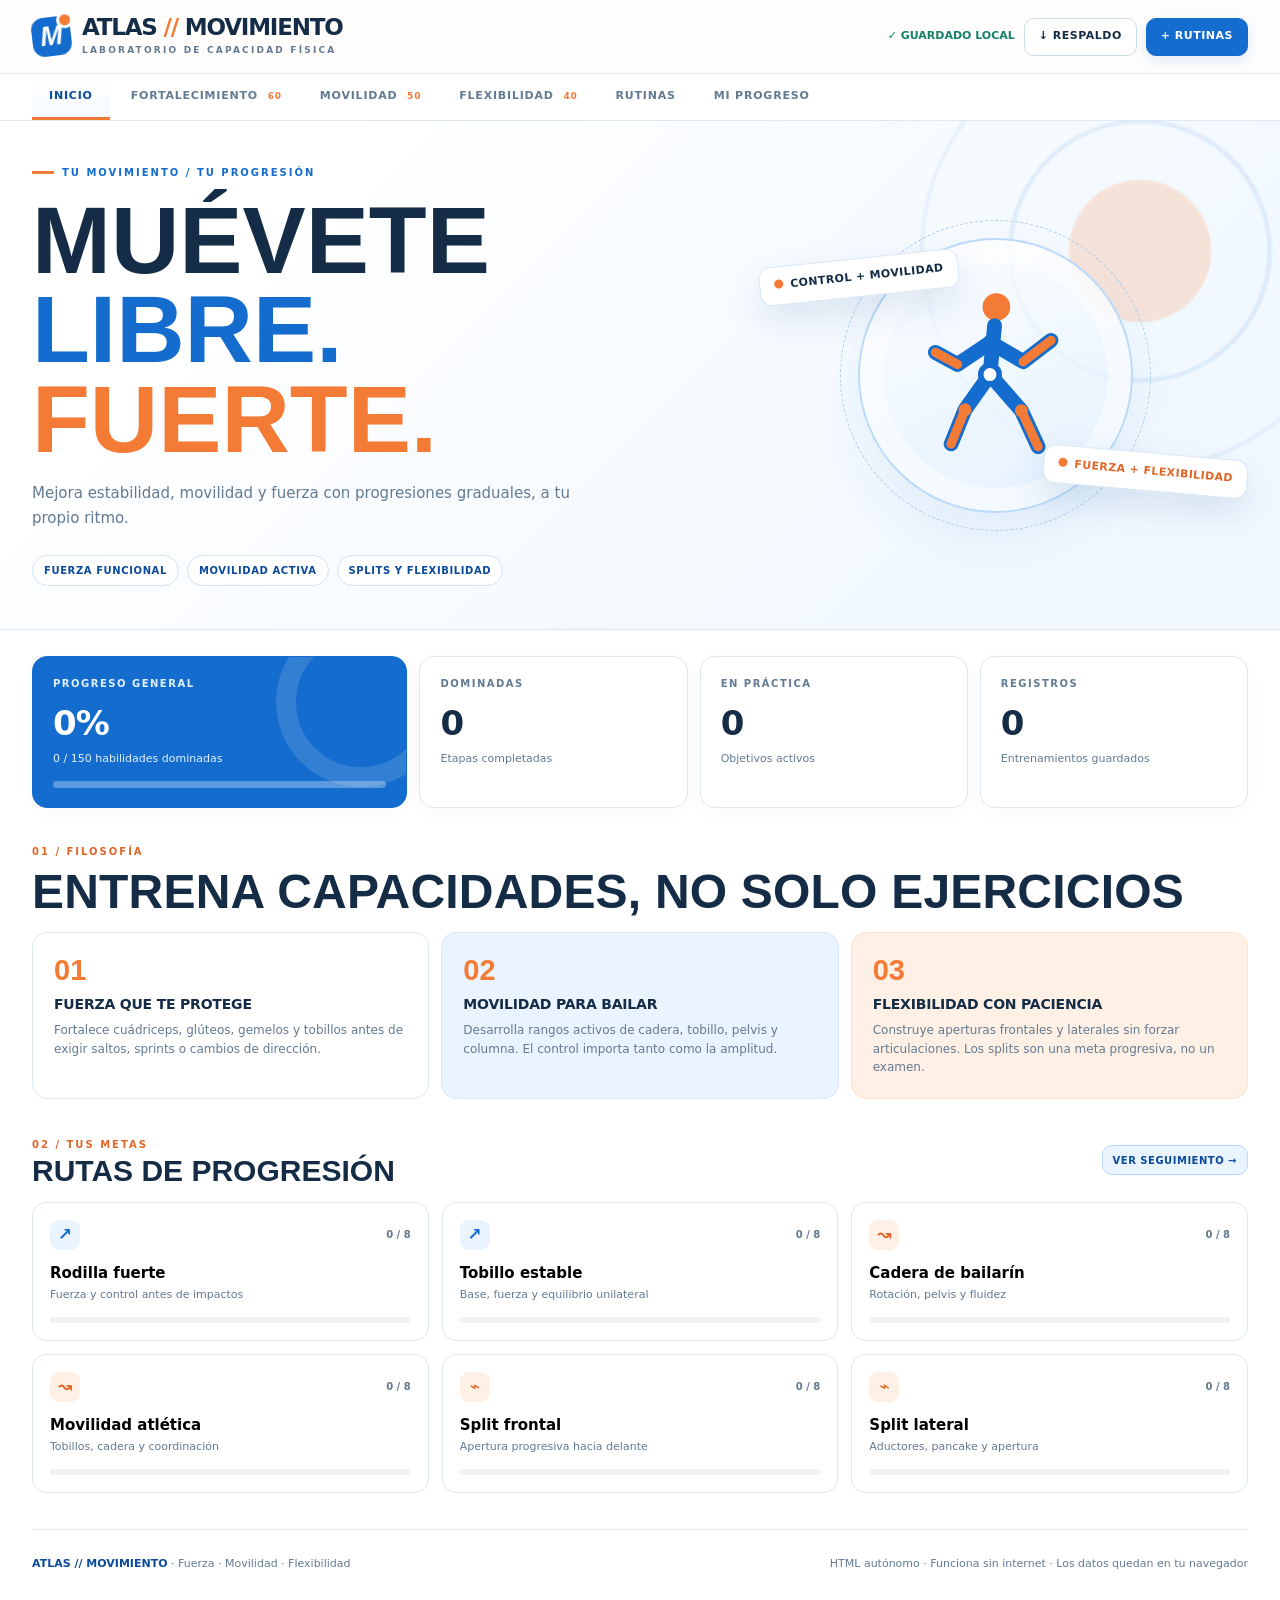
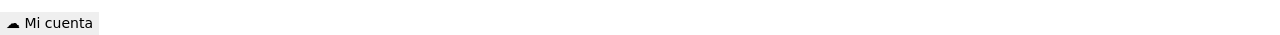
==== commit d7978ee6: "Integrate private account and cloud sync in atlas-fisioterapia (no personal data)" ====
--- a/ecosistema-personal/apps/atlas-fisioterapia/index.html
+++ b/ecosistema-personal/apps/atlas-fisioterapia/index.html
@@ -22,6 +22,7 @@
 @media(max-width:760px){.wrap{width:calc(100% - 30px)}.top{height:64px}.navbar{top:64px}.brandname{font-size:20px}.brand .mark{height:34px;width:34px}.brandsub{font-size:7px}.saved{display:none}.top-tools .btn{padding:7px 10px;font-size:10px;min-height:34px}.navtab{padding:12px 13px 10px;font-size:10px}.hero-in{grid-template-columns:1fr;gap:0;padding-top:33px;padding-bottom:23px;min-height:auto}.hero h1{font-size:clamp(58px,13vw,90px)}.hero-art{height:168px}.orbit{transform:scale(.53)}.floating{font-size:9px}.floating.a{top:22px;left:8%}.floating.b{bottom:17px;right:8%}.hero-lead{font-size:13px}.dashboard{gap:9px;margin:17px 0 28px}.stat{padding:15px;min-height:95px}.stat strong{font-size:27px}.guide-grid{grid-template-columns:1fr;gap:9px}.guide{padding:16px}.guide .num{font-size:22px}.routes{gap:9px}.route{min-height:145px;padding:14px}.route h3{font-size:13px}.filterbar{grid-template-columns:1fr 1fr}.filterbar input{grid-column:1/-1}.filterbar #focus{grid-column:1/-1}.filterbar #fav{grid-column:1/-1}.skill-core{grid-template-columns:27px 1fr 94px;grid-template-areas:'num title star' 'num level status' 'num dose status';gap:4px 7px;padding:11px 9px}.skill-num{grid-area:num;font-size:17px}.skill-title{grid-area:title}.skill-title h3{font-size:13px}.level{grid-area:level}.level i{display:inline;margin-left:5px}.dose{grid-area:dose;font-size:11px}.dose small{display:inline;margin-right:6px}.skill-status{grid-area:status;font-size:9px;padding:7px 4px}.star{grid-area:star;justify-self:end;width:32px;height:30px;font-size:19px}.detail-grid{grid-template-columns:1fr;gap:11px}.log-fields{grid-template-columns:1fr 1fr}.log-fields button{grid-column:1/-1}.routine-list{grid-template-columns:1fr}.record-layout{grid-template-columns:1fr}.section-top h2{font-size:32px}.work-area{scroll-margin-top:125px}}
 @media(max-width:400px){.routes{grid-template-columns:1fr 1fr}.hero h1{font-size:52px}.brandname{font-size:17px}.top-tools .btn:first-child{display:none}.skill-title p{font-size:9px}.stat strong{font-size:24px}}@media(prefers-reduced-motion:reduce){html{scroll-behavior:auto}*{transition:none!important}}
 </style>
+<script src="../../core/private-cloud.js" data-ecosistema-app="atlas-fisioterapia"></script>
 </head>
 <body>
 <header class="top"><div class="wrap top-inner"><div class="brand"><div class="mark" aria-hidden="true">M</div><div><span class="brandname">ATLAS <em>//</em> MOVIMIENTO</span><span class="brandsub">LABORATORIO DE CAPACIDAD FÍSICA</span></div></div><div class="top-tools"><span class="saved" id="save-label">✓ GUARDADO LOCAL</span><button class="btn" type="button" id="export-top">↓ RESPALDO</button><button class="btn primary" type="button" id="go-routines">+ RUTINAS</button></div></div></header>
